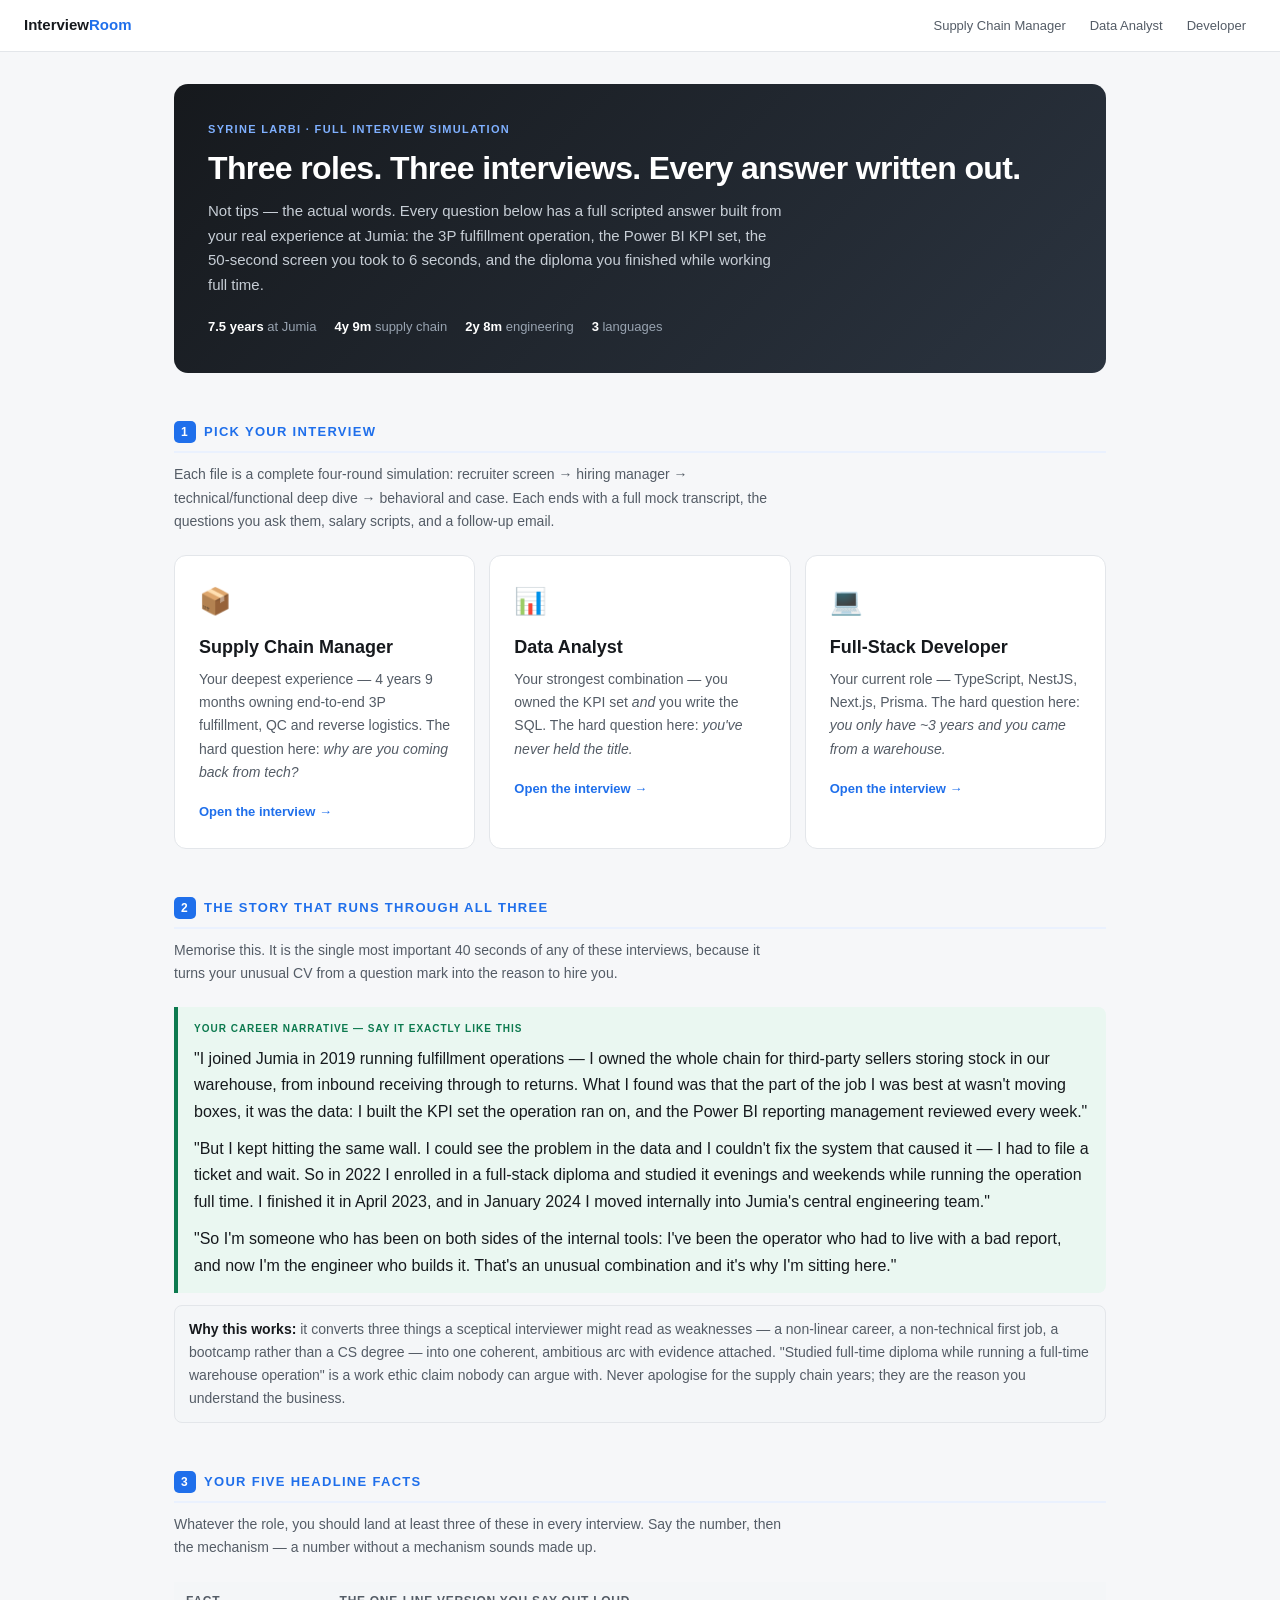
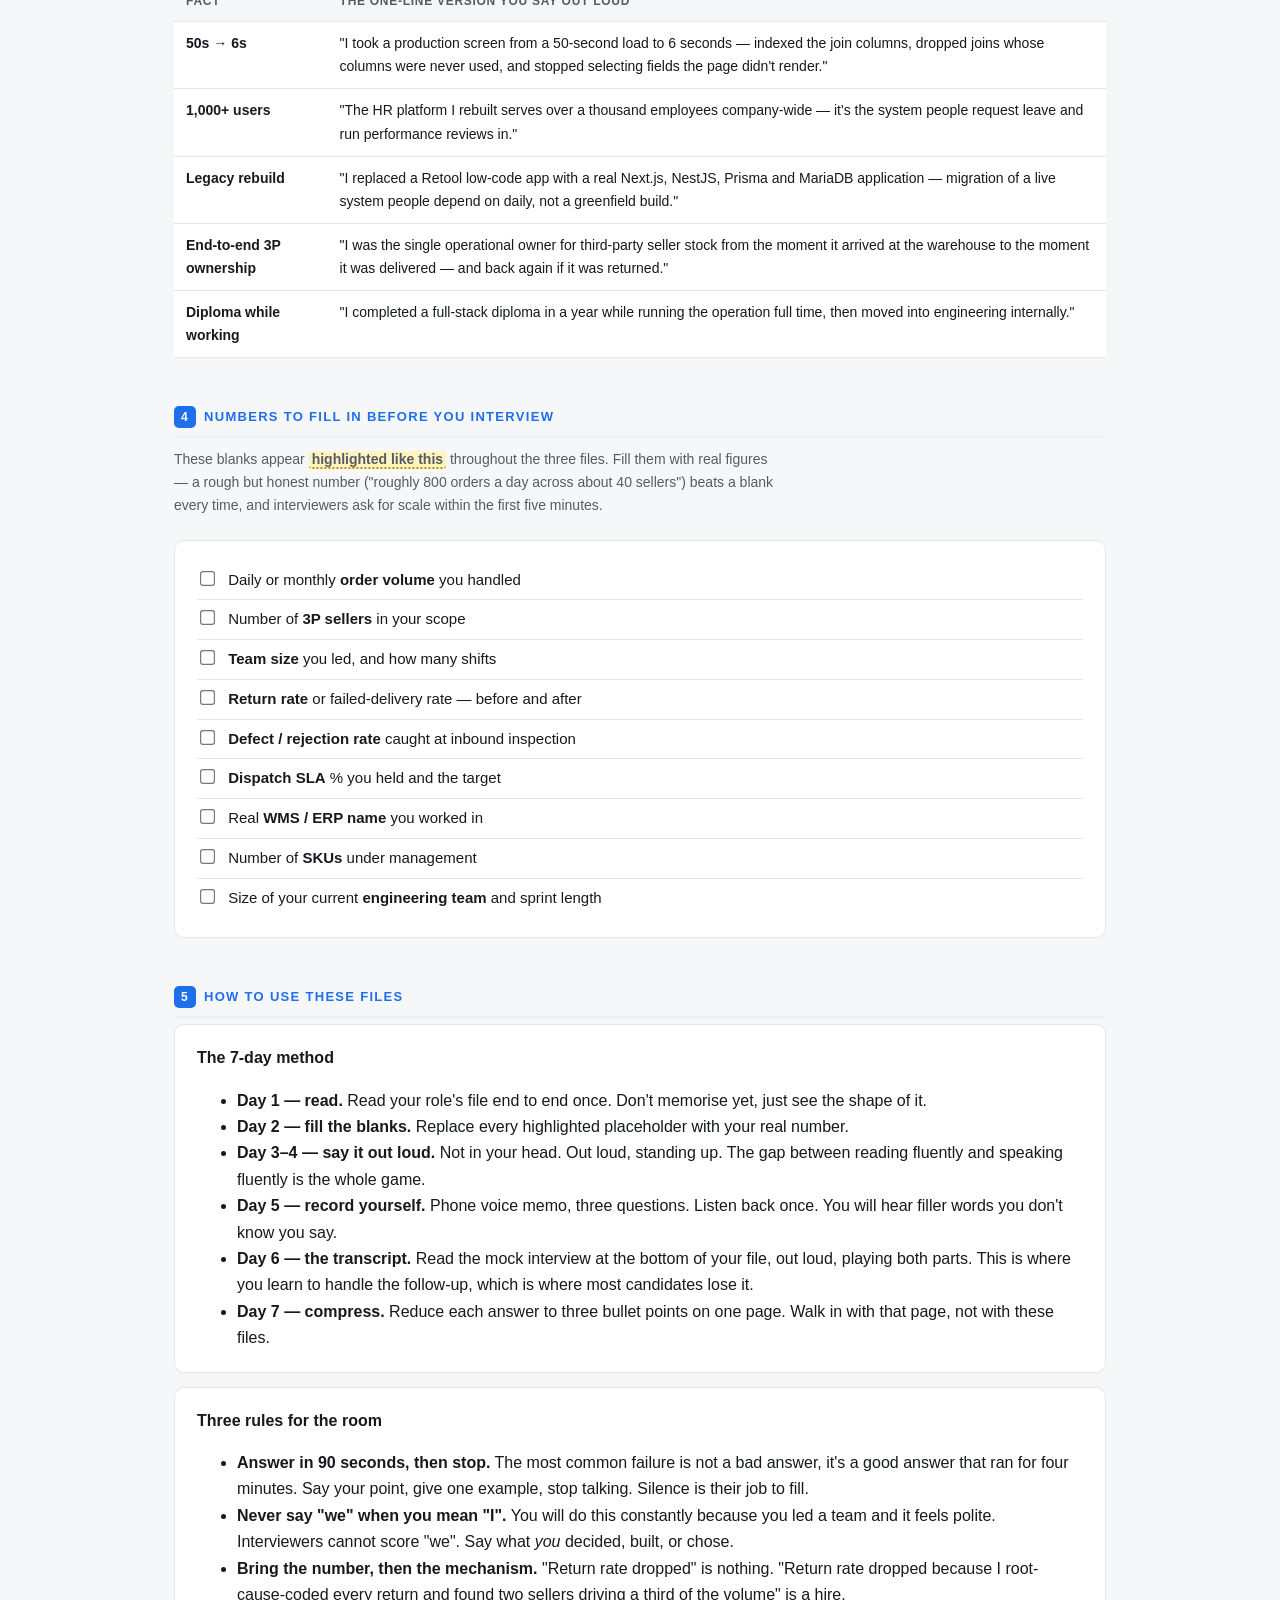
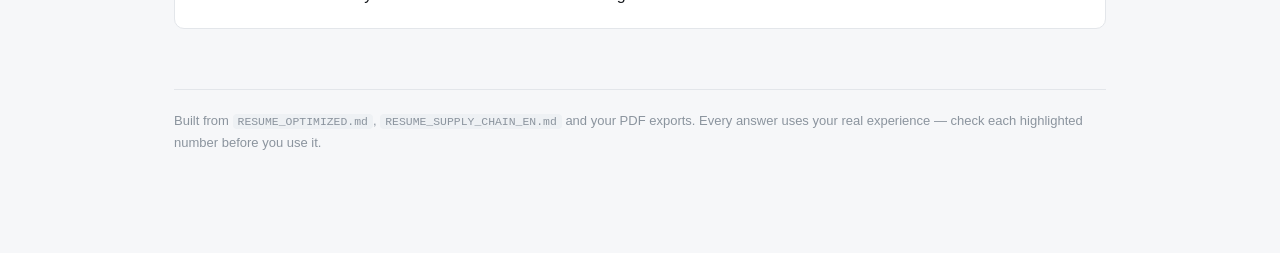
==== index.html @ add03295 "Add files via upload" ====
<!DOCTYPE html>
<html lang="en">
<head>
<meta charset="utf-8">
<meta name="viewport" content="width=device-width, initial-scale=1">
<title>Interview Room</title>
<link rel="stylesheet" href="style.css">
</head>
<body>

<div class="topbar">
  <a class="home" href="index.html">Interview<span>Room</span></a>
  <nav>
    <a href="supply-chain-manager.html">Supply Chain Manager</a>
    <a href="data-analyst.html">Data Analyst</a>
    <a href="developer.html">Developer</a>
  </nav>
</div>

<div class="wrap">

  <div class="hero">
    <p class="kicker">Syrine Larbi · Full interview simulation</p>
    <h1>Three roles. Three interviews. Every answer written out.</h1>
    <p>Not tips — the actual words. Every question below has a full scripted answer built from your real
    experience at Jumia: the 3P fulfillment operation, the Power BI KPI set, the 50-second screen you took to
    6 seconds, and the diploma you finished while working full time.</p>
    <div class="meta">
      <span><b>7.5 years</b> at Jumia</span>
      <span><b>4y 9m</b> supply chain</span>
      <span><b>2y 8m</b> engineering</span>
      <span><b>3</b> languages</span>
    </div>
  </div>

  <h2><span class="num">1</span>Pick your interview</h2>
  <p class="section-note">Each file is a complete four-round simulation: recruiter screen → hiring manager →
  technical/functional deep dive → behavioral and case. Each ends with a full mock transcript, the questions
  you ask them, salary scripts, and a follow-up email.</p>

  <div class="grid">
    <a class="role-card" href="supply-chain-manager.html">
      <div class="emoji">📦</div>
      <h3>Supply Chain Manager</h3>
      <p>Your deepest experience — 4 years 9 months owning end-to-end 3P fulfillment, QC and reverse logistics.
      The hard question here: <i>why are you coming back from tech?</i></p>
      <span class="go">Open the interview →</span>
    </a>
    <a class="role-card" href="data-analyst.html">
      <div class="emoji">📊</div>
      <h3>Data Analyst</h3>
      <p>Your strongest combination — you owned the KPI set <i>and</i> you write the SQL. The hard question
      here: <i>you've never held the title.</i></p>
      <span class="go">Open the interview →</span>
    </a>
    <a class="role-card" href="developer.html">
      <div class="emoji">💻</div>
      <h3>Full-Stack Developer</h3>
      <p>Your current role — TypeScript, NestJS, Next.js, Prisma. The hard question here:
      <i>you only have ~3 years and you came from a warehouse.</i></p>
      <span class="go">Open the interview →</span>
    </a>
  </div>

  <h2><span class="num">2</span>The story that runs through all three</h2>
  <p class="section-note">Memorise this. It is the single most important 40 seconds of any of these interviews,
  because it turns your unusual CV from a question mark into the reason to hire you.</p>

  <div class="say">
    <span class="label">Your career narrative — say it exactly like this</span>
    <p>"I joined Jumia in 2019 running fulfillment operations — I owned the whole chain for third-party sellers
    storing stock in our warehouse, from inbound receiving through to returns. What I found was that the part of
    the job I was best at wasn't moving boxes, it was the data: I built the KPI set the operation ran on, and the
    Power BI reporting management reviewed every week."</p>
    <p>"But I kept hitting the same wall. I could see the problem in the data and I couldn't fix the system that
    caused it — I had to file a ticket and wait. So in 2022 I enrolled in a full-stack diploma and studied it
    evenings and weekends while running the operation full time. I finished it in April 2023, and in January
    2024 I moved internally into Jumia's central engineering team."</p>
    <p>"So I'm someone who has been on both sides of the internal tools: I've been the operator who had to live
    with a bad report, and now I'm the engineer who builds it. That's an unusual combination and it's why I'm
    sitting here."</p>
  </div>

  <div class="why">
    <b>Why this works:</b> it converts three things a sceptical interviewer might read as weaknesses — a
    non-linear career, a non-technical first job, a bootcamp rather than a CS degree — into one coherent, ambitious
    arc with evidence attached. "Studied full-time diploma while running a full-time warehouse operation" is a work
    ethic claim nobody can argue with. Never apologise for the supply chain years; they are the reason you
    understand the business.
  </div>

  <h2><span class="num">3</span>Your five headline facts</h2>
  <p class="section-note">Whatever the role, you should land at least three of these in every interview. Say the
  number, then the mechanism — a number without a mechanism sounds made up.</p>

  <table>
    <tr><th>Fact</th><th>The one-line version you say out loud</th></tr>
    <tr>
      <td><b>50s → 6s</b></td>
      <td>"I took a production screen from a 50-second load to 6 seconds — indexed the join columns, dropped
      joins whose columns were never used, and stopped selecting fields the page didn't render."</td>
    </tr>
    <tr>
      <td><b>1,000+ users</b></td>
      <td>"The HR platform I rebuilt serves over a thousand employees company-wide — it's the system people
      request leave and run performance reviews in."</td>
    </tr>
    <tr>
      <td><b>Legacy rebuild</b></td>
      <td>"I replaced a Retool low-code app with a real Next.js, NestJS, Prisma and MariaDB application —
      migration of a live system people depend on daily, not a greenfield build."</td>
    </tr>
    <tr>
      <td><b>End-to-end 3P ownership</b></td>
      <td>"I was the single operational owner for third-party seller stock from the moment it arrived at the
      warehouse to the moment it was delivered — and back again if it was returned."</td>
    </tr>
    <tr>
      <td><b>Diploma while working</b></td>
      <td>"I completed a full-stack diploma in a year while running the operation full time, then moved into
      engineering internally."</td>
    </tr>
  </table>

  <h2><span class="num">4</span>Numbers to fill in before you interview</h2>
  <p class="section-note">These blanks appear <span class="fill">highlighted like this</span> throughout the three
  files. Fill them with real figures — a rough but honest number ("roughly 800 orders a day across about 40
  sellers") beats a blank every time, and interviewers ask for scale within the first five minutes.</p>

  <div class="card">
    <ul class="checklist">
      <li><input type="checkbox"> Daily or monthly <b>order volume</b> you handled</li>
      <li><input type="checkbox"> Number of <b>3P sellers</b> in your scope</li>
      <li><input type="checkbox"> <b>Team size</b> you led, and how many shifts</li>
      <li><input type="checkbox"> <b>Return rate</b> or failed-delivery rate — before and after</li>
      <li><input type="checkbox"> <b>Defect / rejection rate</b> caught at inbound inspection</li>
      <li><input type="checkbox"> <b>Dispatch SLA</b> % you held and the target</li>
      <li><input type="checkbox"> Real <b>WMS / ERP name</b> you worked in</li>
      <li><input type="checkbox"> Number of <b>SKUs</b> under management</li>
      <li><input type="checkbox"> Size of your current <b>engineering team</b> and sprint length</li>
    </ul>
  </div>

  <h2><span class="num">5</span>How to use these files</h2>
  <div class="card">
    <h3>The 7-day method</h3>
    <ul>
      <li><b>Day 1 — read.</b> Read your role's file end to end once. Don't memorise yet, just see the shape of it.</li>
      <li><b>Day 2 — fill the blanks.</b> Replace every highlighted placeholder with your real number.</li>
      <li><b>Day 3–4 — say it out loud.</b> Not in your head. Out loud, standing up. The gap between reading
      fluently and speaking fluently is the whole game.</li>
      <li><b>Day 5 — record yourself.</b> Phone voice memo, three questions. Listen back once. You will hear
      filler words you don't know you say.</li>
      <li><b>Day 6 — the transcript.</b> Read the mock interview at the bottom of your file, out loud, playing
      both parts. This is where you learn to handle the follow-up, which is where most candidates lose it.</li>
      <li><b>Day 7 — compress.</b> Reduce each answer to three bullet points on one page. Walk in with that page,
      not with these files.</li>
    </ul>
  </div>

  <div class="card">
    <h3>Three rules for the room</h3>
    <ul>
      <li><b>Answer in 90 seconds, then stop.</b> The most common failure is not a bad answer, it's a good answer
      that ran for four minutes. Say your point, give one example, stop talking. Silence is their job to fill.</li>
      <li><b>Never say "we" when you mean "I".</b> You will do this constantly because you led a team and it feels
      polite. Interviewers cannot score "we". Say what <i>you</i> decided, built, or chose.</li>
      <li><b>Bring the number, then the mechanism.</b> "Return rate dropped" is nothing. "Return rate dropped
      because I root-cause-coded every return and found two sellers driving a third of the volume" is a hire.</li>
    </ul>
  </div>

  <footer>
    Built from <code>RESUME_OPTIMIZED.md</code>, <code>RESUME_SUPPLY_CHAIN_EN.md</code> and your PDF exports.
    Every answer uses your real experience — check each highlighted number before you use it.
  </footer>

</div>
<script src="script.js"></script>
</body>
</html>
---- style.css ----
/* Interview Prep — Syrine Larbi — shared stylesheet */

:root {
  --bg: #f6f7f9;
  --panel: #ffffff;
  --ink: #16191d;
  --ink-soft: #545c66;
  --ink-faint: #8b949e;
  --line: #e3e6ea;
  --accent: #1f6feb;
  --accent-soft: #eaf1fe;
  --say: #0d7a4f;
  --say-bg: #eaf7f1;
  --warn: #9a6700;
  --warn-bg: #fff6df;
  --danger: #b3261e;
  --danger-bg: #fdeceb;
  --radius: 10px;
  --mono: ui-monospace, SFMono-Regular, "SF Mono", Menlo, Consolas, monospace;
  --sans: -apple-system, BlinkMacSystemFont, "Segoe UI", Roboto, "Helvetica Neue", Arial, sans-serif;
}

* { box-sizing: border-box; }

html { scroll-behavior: smooth; scroll-padding-top: 80px; }

body {
  margin: 0;
  font-family: var(--sans);
  background: var(--bg);
  color: var(--ink);
  line-height: 1.65;
  font-size: 16px;
}

/* ---------- top bar ---------- */
.topbar {
  position: sticky;
  top: 0;
  z-index: 50;
  background: rgba(255, 255, 255, 0.94);
  backdrop-filter: blur(8px);
  border-bottom: 1px solid var(--line);
  padding: 10px 24px;
  display: flex;
  align-items: center;
  gap: 16px;
  flex-wrap: wrap;
}
.topbar .home {
  font-weight: 700;
  color: var(--ink);
  text-decoration: none;
  font-size: 15px;
}
.topbar .home span { color: var(--accent); }
.topbar nav {
  display: flex;
  gap: 4px;
  flex-wrap: wrap;
  margin-left: auto;
}
.topbar nav a {
  color: var(--ink-soft);
  text-decoration: none;
  font-size: 13px;
  padding: 5px 10px;
  border-radius: 6px;
  white-space: nowrap;
}
.topbar nav a:hover { background: var(--accent-soft); color: var(--accent); }

/* ---------- layout ---------- */
.wrap { max-width: 980px; margin: 0 auto; padding: 32px 24px 100px; }

.hero {
  background: linear-gradient(135deg, #16191d 0%, #2b3440 100%);
  color: #fff;
  border-radius: 14px;
  padding: 36px 34px;
  margin-bottom: 32px;
}
.hero .kicker {
  text-transform: uppercase;
  letter-spacing: 0.12em;
  font-size: 11px;
  font-weight: 700;
  color: #7fb0ff;
  margin: 0 0 10px;
}
.hero h1 { margin: 0 0 12px; font-size: 32px; line-height: 1.2; letter-spacing: -0.02em; }
.hero p { margin: 0; color: #c7ced6; font-size: 15px; max-width: 70ch; }
.hero .meta {
  margin-top: 18px;
  display: flex;
  gap: 18px;
  flex-wrap: wrap;
  font-size: 13px;
  color: #98a3b0;
}
.hero .meta b { color: #fff; font-weight: 600; }

h2 {
  font-size: 13px;
  text-transform: uppercase;
  letter-spacing: 0.1em;
  color: var(--accent);
  margin: 48px 0 6px;
  padding-bottom: 8px;
  border-bottom: 2px solid var(--accent-soft);
}
h2 .num {
  display: inline-block;
  background: var(--accent);
  color: #fff;
  width: 22px; height: 22px;
  line-height: 22px;
  text-align: center;
  border-radius: 5px;
  margin-right: 8px;
  font-size: 12px;
}
.section-note {
  color: var(--ink-soft);
  font-size: 14px;
  margin: 10px 0 22px;
  max-width: 78ch;
}

/* ---------- question card ---------- */
.q {
  background: var(--panel);
  border: 1px solid var(--line);
  border-radius: var(--radius);
  margin-bottom: 14px;
  overflow: hidden;
}
.q > summary {
  cursor: pointer;
  padding: 16px 18px 16px 44px;
  font-weight: 600;
  font-size: 16px;
  position: relative;
  list-style: none;
  color: var(--ink);
}
.q > summary::-webkit-details-marker { display: none; }
.q > summary::before {
  content: "▸";
  position: absolute;
  left: 18px;
  color: var(--accent);
  transition: transform 0.15s ease;
  display: inline-block;
}
.q[open] > summary::before { transform: rotate(90deg); }
.q > summary:hover { background: #fafbfc; }
.q .body { padding: 0 18px 18px 44px; }
.q .tag {
  display: inline-block;
  font-size: 10px;
  text-transform: uppercase;
  letter-spacing: 0.08em;
  font-weight: 700;
  padding: 2px 7px;
  border-radius: 4px;
  background: var(--accent-soft);
  color: var(--accent);
  margin-left: 8px;
  vertical-align: middle;
}
.tag.hard { background: var(--danger-bg); color: var(--danger); }
.tag.star { background: var(--warn-bg); color: var(--warn); }

/* ---------- say-this block ---------- */
.say {
  border-left: 4px solid var(--say);
  background: var(--say-bg);
  padding: 14px 16px;
  border-radius: 0 8px 8px 0;
  margin: 12px 0;
}
.say .label {
  font-size: 10px;
  font-weight: 800;
  letter-spacing: 0.1em;
  text-transform: uppercase;
  color: var(--say);
  display: block;
  margin-bottom: 8px;
}
.say p { margin: 0 0 11px; }
.say p:last-child { margin-bottom: 0; }

.why, .followup {
  font-size: 14px;
  padding: 12px 14px;
  border-radius: 8px;
  margin: 12px 0 0;
}
.why { background: #f4f6f8; color: var(--ink-soft); border: 1px solid var(--line); }
.followup { background: var(--warn-bg); border: 1px solid #f0e0b0; color: #5d4a12; }
.why b, .followup b { color: var(--ink); }
.followup ul, .why ul { margin: 8px 0 0; padding-left: 18px; }
.followup li, .why li { margin-bottom: 6px; }

.dont {
  background: var(--danger-bg);
  border: 1px solid #f5c9c5;
  color: #7d1d17;
  font-size: 14px;
  padding: 12px 14px;
  border-radius: 8px;
  margin-top: 12px;
}

/* fill-in-the-blank placeholder */
.fill {
  background: #fff3bf;
  border-bottom: 2px dotted #c79100;
  padding: 0 3px;
  border-radius: 3px;
  font-weight: 600;
}

/* ---------- transcript ---------- */
.transcript {
  background: var(--panel);
  border: 1px solid var(--line);
  border-radius: var(--radius);
  padding: 8px 24px 24px;
}
.line { margin: 18px 0; }
.line .who {
  font-size: 11px;
  font-weight: 800;
  letter-spacing: 0.08em;
  text-transform: uppercase;
  display: block;
  margin-bottom: 4px;
}
.line.them .who { color: var(--ink-faint); }
.line.you .who { color: var(--say); }
.line.them p {
  margin: 0;
  color: var(--ink-soft);
  font-style: italic;
  border-left: 3px solid var(--line);
  padding-left: 14px;
}
.line.you p {
  margin: 0 0 10px;
  border-left: 3px solid var(--say);
  padding-left: 14px;
}
.line.you p:last-child { margin-bottom: 0; }
.stage {
  text-align: center;
  font-size: 12px;
  color: var(--ink-faint);
  text-transform: uppercase;
  letter-spacing: 0.1em;
  margin: 28px 0;
  border-top: 1px dashed var(--line);
  padding-top: 14px;
}

/* ---------- misc ---------- */
.card {
  background: var(--panel);
  border: 1px solid var(--line);
  border-radius: var(--radius);
  padding: 20px 22px;
  margin-bottom: 14px;
}
.card h3 { margin: 0 0 10px; font-size: 16px; }
.card p:last-child, .card ul:last-child { margin-bottom: 0; }

.grid { display: grid; gap: 14px; grid-template-columns: repeat(auto-fit, minmax(260px, 1fr)); }

.role-card {
  display: block;
  background: var(--panel);
  border: 1px solid var(--line);
  border-radius: 12px;
  padding: 24px;
  text-decoration: none;
  color: var(--ink);
  transition: all 0.15s ease;
}
.role-card:hover { border-color: var(--accent); box-shadow: 0 6px 24px rgba(31, 111, 235, 0.12); transform: translateY(-2px); }
.role-card .emoji { font-size: 26px; }
.role-card h3 { margin: 10px 0 6px; font-size: 18px; }
.role-card p { margin: 0 0 14px; font-size: 14px; color: var(--ink-soft); }
.role-card .go { font-size: 13px; font-weight: 700; color: var(--accent); }

table {
  width: 100%;
  border-collapse: collapse;
  font-size: 14px;
  margin: 12px 0;
  background: var(--panel);
}
th, td { text-align: left; padding: 10px 12px; border-bottom: 1px solid var(--line); vertical-align: top; }
th { background: #f4f6f8; font-size: 12px; text-transform: uppercase; letter-spacing: 0.06em; color: var(--ink-soft); }

code { font-family: var(--mono); font-size: 0.88em; background: #eef1f4; padding: 1px 5px; border-radius: 4px; }
pre {
  background: #16191d; color: #e6edf3; padding: 16px; border-radius: 8px;
  overflow-x: auto; font-family: var(--mono); font-size: 13px; line-height: 1.5;
}
pre code { background: none; color: inherit; padding: 0; }

.checklist { list-style: none; padding: 0; margin: 0; }
.checklist li { padding: 7px 0; border-bottom: 1px solid var(--line); font-size: 15px; }
.checklist li:last-child { border-bottom: none; }
.checklist input { margin-right: 10px; transform: scale(1.15); accent-color: var(--accent); }

.tools { display: flex; gap: 8px; margin-bottom: 20px; flex-wrap: wrap; }
.tools button {
  font: inherit; font-size: 13px; font-weight: 600;
  padding: 7px 14px; border-radius: 7px; cursor: pointer;
  border: 1px solid var(--line); background: var(--panel); color: var(--ink-soft);
}
.tools button:hover { border-color: var(--accent); color: var(--accent); }

footer { margin-top: 60px; padding-top: 20px; border-top: 1px solid var(--line); font-size: 13px; color: var(--ink-faint); }

@media (max-width: 640px) {
  .wrap { padding: 20px 16px 60px; }
  .hero { padding: 24px 20px; }
  .hero h1 { font-size: 24px; }
  .q > summary { padding-left: 38px; font-size: 15px; }
  .q .body { padding-left: 20px; padding-right: 14px; }
  .topbar { padding: 8px 14px; }
}

@media print {
  .topbar, .tools { display: none; }
  body { background: #fff; font-size: 11pt; }
  .q { break-inside: avoid; border-color: #ccc; }
  .hero { background: #16191d !important; -webkit-print-color-adjust: exact; print-color-adjust: exact; }
  .say { -webkit-print-color-adjust: exact; print-color-adjust: exact; }
  details { display: block; }
  details > .body { display: block !important; }
}

@media (prefers-color-scheme: dark) {
  :root:not([data-theme="light"]) {
    --bg: #0f1115;
    --panel: #171a1f;
    --ink: #e6edf3;
    --ink-soft: #a5aeb8;
    --ink-faint: #737d88;
    --line: #272c33;
    --accent: #58a6ff;
    --accent-soft: #16263d;
    --say: #3fb984;
    --say-bg: #0f2a20;
    --warn: #d9a441;
    --warn-bg: #2a2313;
    --danger: #f08a82;
    --danger-bg: #2d1614;
  }
  :root:not([data-theme="light"]) .topbar { background: rgba(23, 26, 31, 0.94); }
  :root:not([data-theme="light"]) .why { background: #1c2027; }
  :root:not([data-theme="light"]) th { background: #1c2027; }
  :root:not([data-theme="light"]) code { background: #21262d; }
  :root:not([data-theme="light"]) .fill { background: #3d3517; color: #f5d97a; border-bottom-color: #7d6a1e; }
  :root:not([data-theme="light"]) .q > summary:hover { background: #1c2027; }
  :root:not([data-theme="light"]) .followup { border-color: #423618; color: #e8d5a0; }
  :root:not([data-theme="light"]) .dont { border-color: #4a221e; color: #f3b5af; }
}
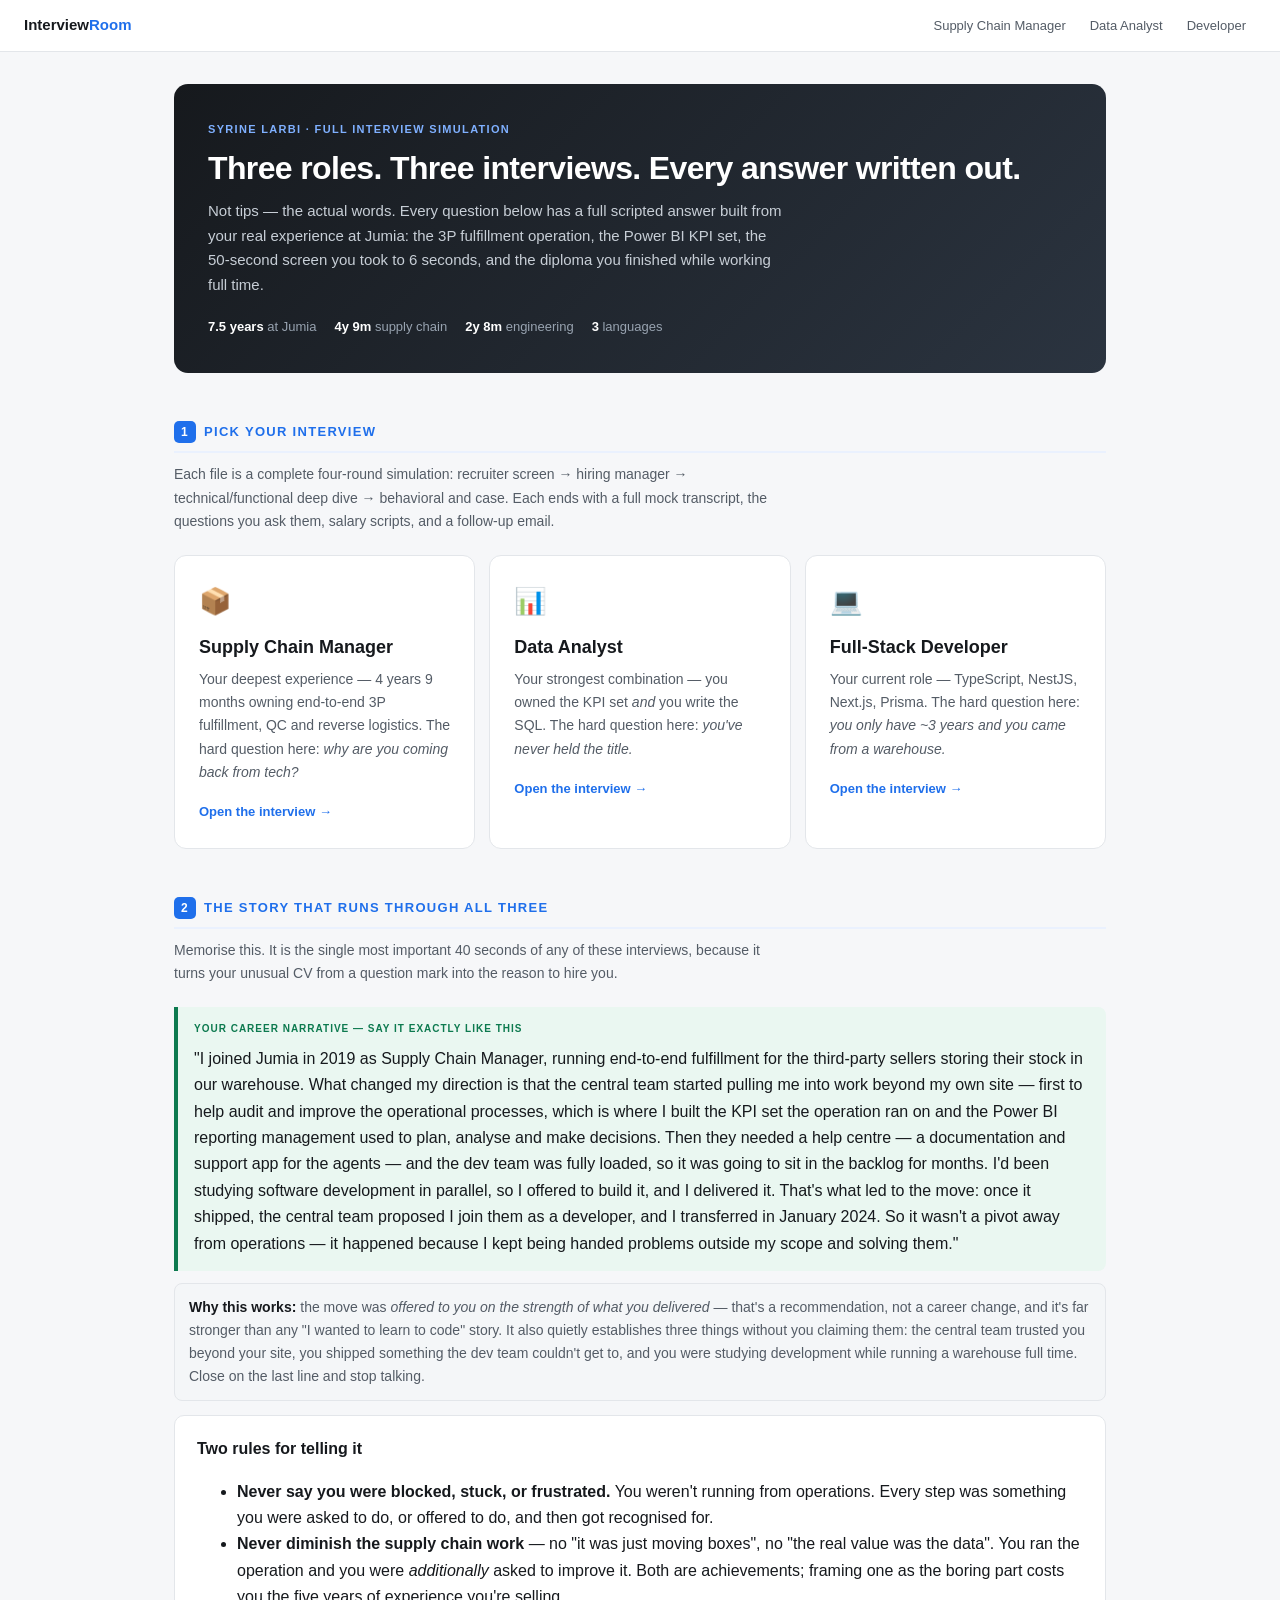
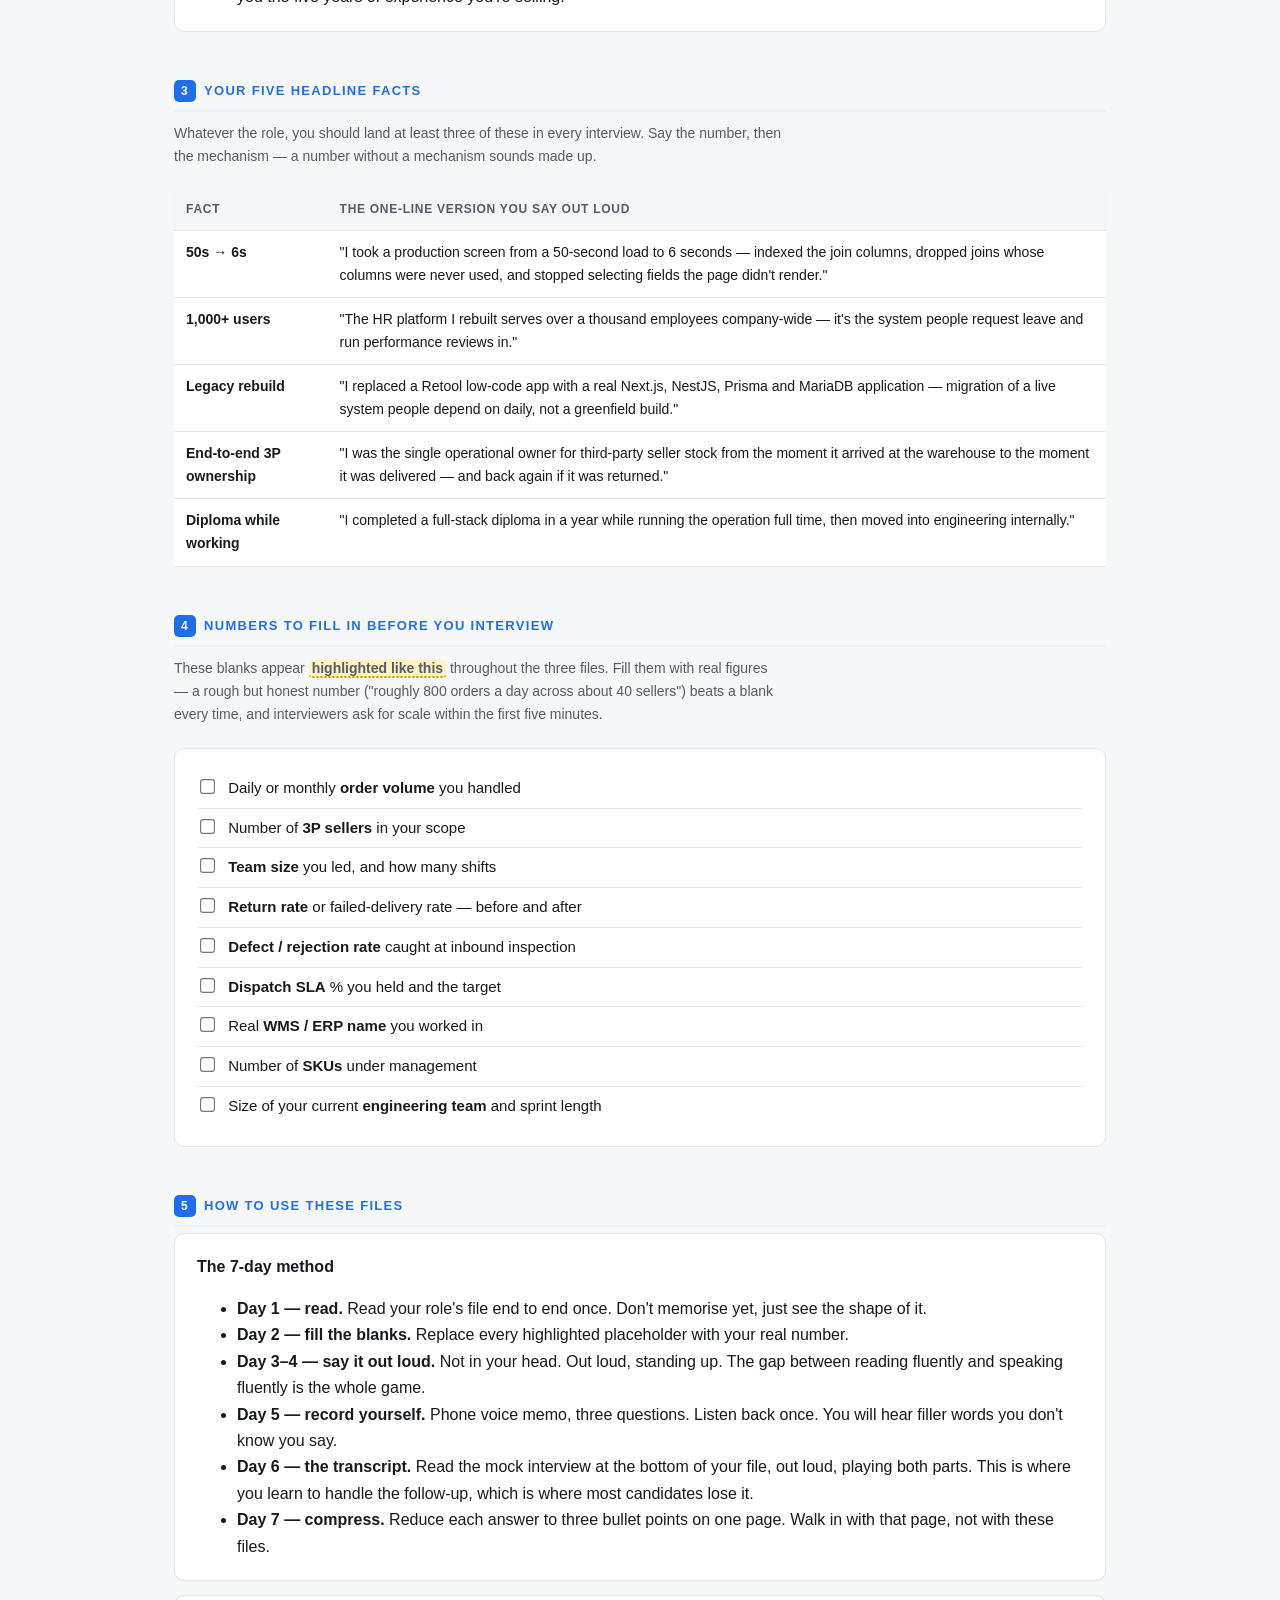
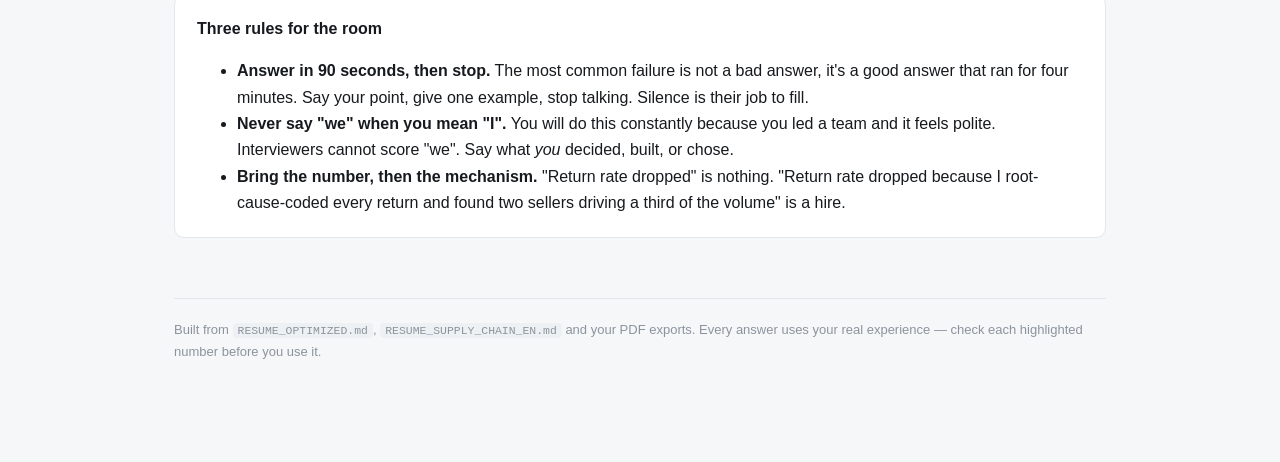
==== commit 239efa55: "Update index.html" ====
--- a/index.html
+++ b/index.html
@@ -68,25 +68,34 @@
 
   <div class="say">
     <span class="label">Your career narrative — say it exactly like this</span>
-    <p>"I joined Jumia in 2019 running fulfillment operations — I owned the whole chain for third-party sellers
-    storing stock in our warehouse, from inbound receiving through to returns. What I found was that the part of
-    the job I was best at wasn't moving boxes, it was the data: I built the KPI set the operation ran on, and the
-    Power BI reporting management reviewed every week."</p>
-    <p>"But I kept hitting the same wall. I could see the problem in the data and I couldn't fix the system that
-    caused it — I had to file a ticket and wait. So in 2022 I enrolled in a full-stack diploma and studied it
-    evenings and weekends while running the operation full time. I finished it in April 2023, and in January
-    2024 I moved internally into Jumia's central engineering team."</p>
-    <p>"So I'm someone who has been on both sides of the internal tools: I've been the operator who had to live
-    with a bad report, and now I'm the engineer who builds it. That's an unusual combination and it's why I'm
-    sitting here."</p>
+    <p>"I joined Jumia in 2019 as Supply Chain Manager, running end-to-end fulfillment for the third-party
+    sellers storing their stock in our warehouse. What changed my direction is that the central team started
+    pulling me into work beyond my own site — first to help audit and improve the operational processes, which
+    is where I built the KPI set the operation ran on and the Power BI reporting management used to plan,
+    analyse and make decisions. Then they needed a help centre — a documentation and support app for the agents — and the dev team was fully loaded,
+    so it was going to sit in the backlog for months. I'd been studying software development in parallel, so I
+    offered to build it, and I delivered it. That's what led to the move: once it shipped, the central team
+    proposed I join them as a developer, and I transferred in January 2024. So it wasn't a pivot away from
+    operations — it happened because I kept being handed problems outside my scope and solving them."</p>
   </div>
 
   <div class="why">
-    <b>Why this works:</b> it converts three things a sceptical interviewer might read as weaknesses — a
-    non-linear career, a non-technical first job, a bootcamp rather than a CS degree — into one coherent, ambitious
-    arc with evidence attached. "Studied full-time diploma while running a full-time warehouse operation" is a work
-    ethic claim nobody can argue with. Never apologise for the supply chain years; they are the reason you
-    understand the business.
+    <b>Why this works:</b> the move was <i>offered to you on the strength of what you delivered</i> — that's a
+    recommendation, not a career change, and it's far stronger than any "I wanted to learn to code" story.
+    It also quietly establishes three things without you claiming them: the central team trusted you beyond
+    your site, you shipped something the dev team couldn't get to, and you were studying development while
+    running a warehouse full time. Close on the last line and stop talking.
+  </div>
+
+  <div class="card" style="margin-top:14px">
+    <h3>Two rules for telling it</h3>
+    <ul>
+      <li><b>Never say you were blocked, stuck, or frustrated.</b> You weren't running from operations. Every
+      step was something you were asked to do, or offered to do, and then got recognised for.</li>
+      <li><b>Never diminish the supply chain work</b> — no "it was just moving boxes", no "the real value was
+      the data". You ran the operation and you were <i>additionally</i> asked to improve it. Both are
+      achievements; framing one as the boring part costs you the five years of experience you're selling.</li>
+    </ul>
   </div>
 
   <h2><span class="num">3</span>Your five headline facts</h2>
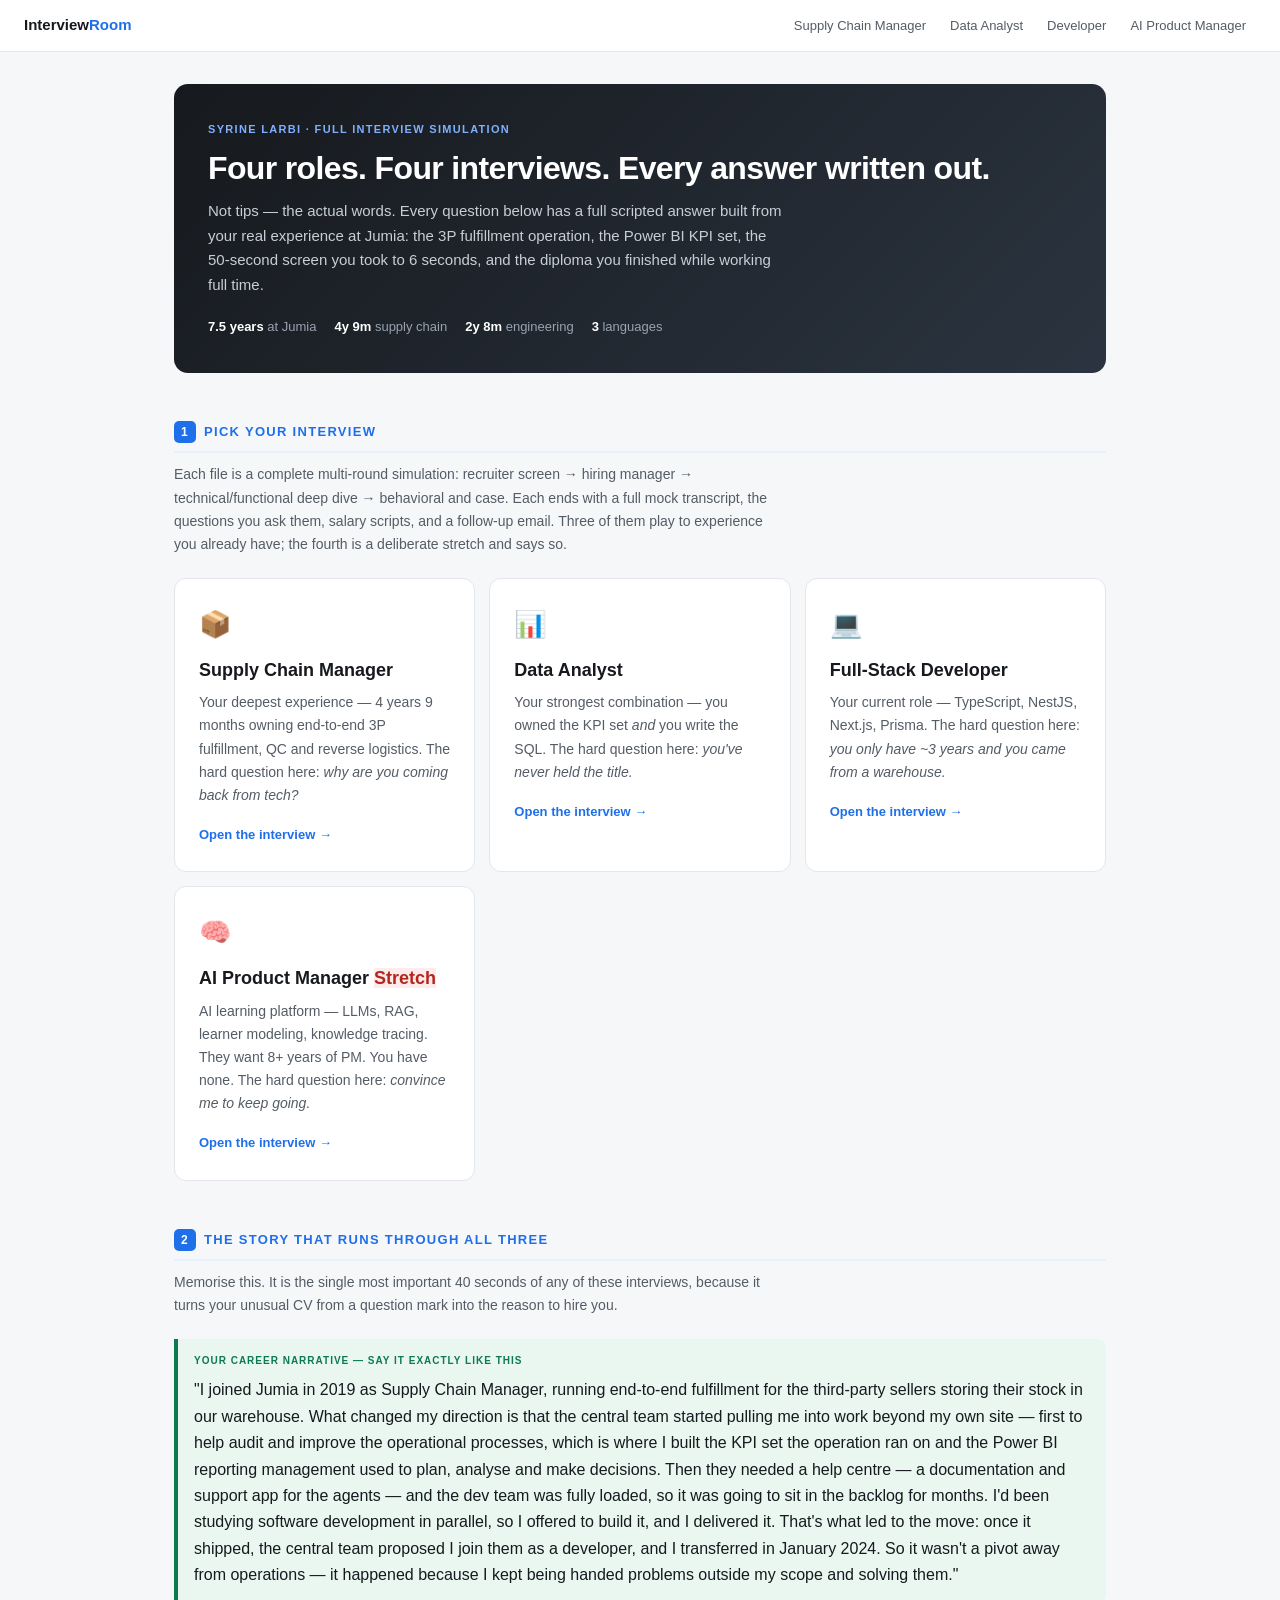
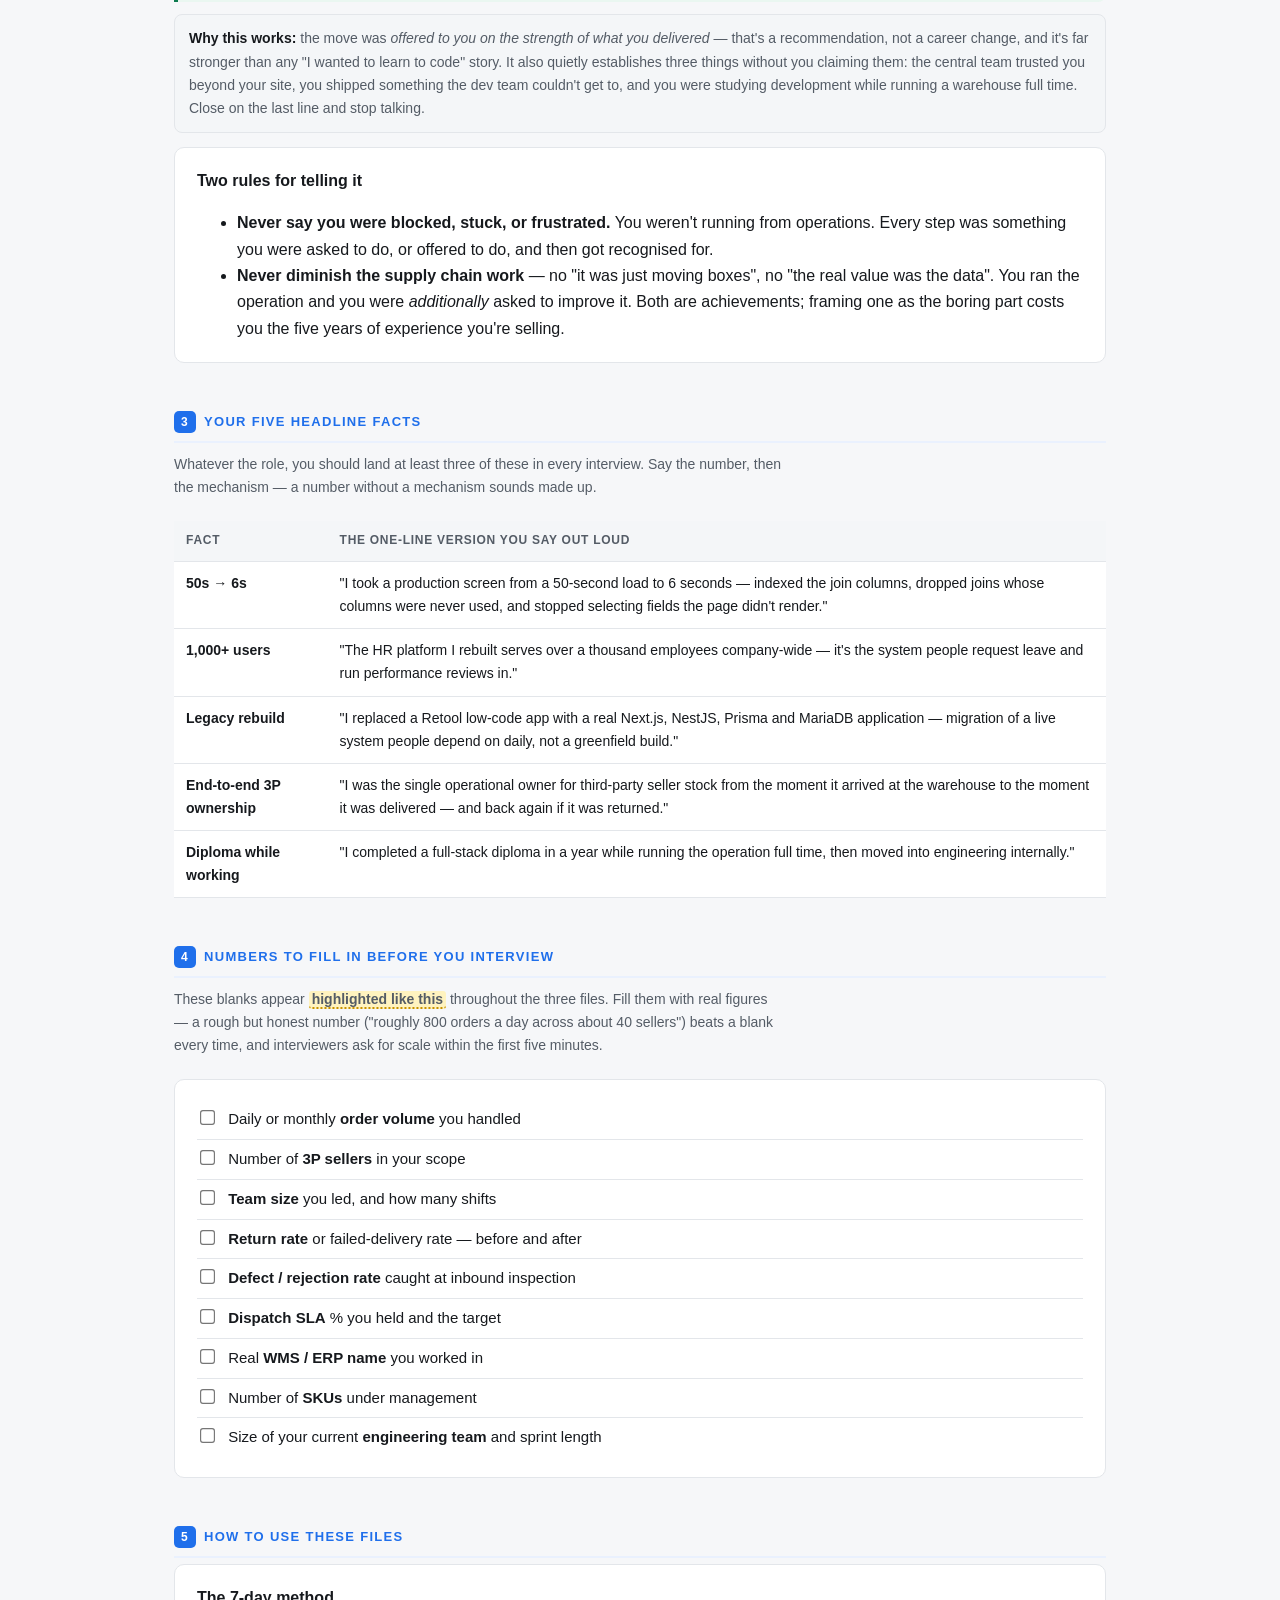
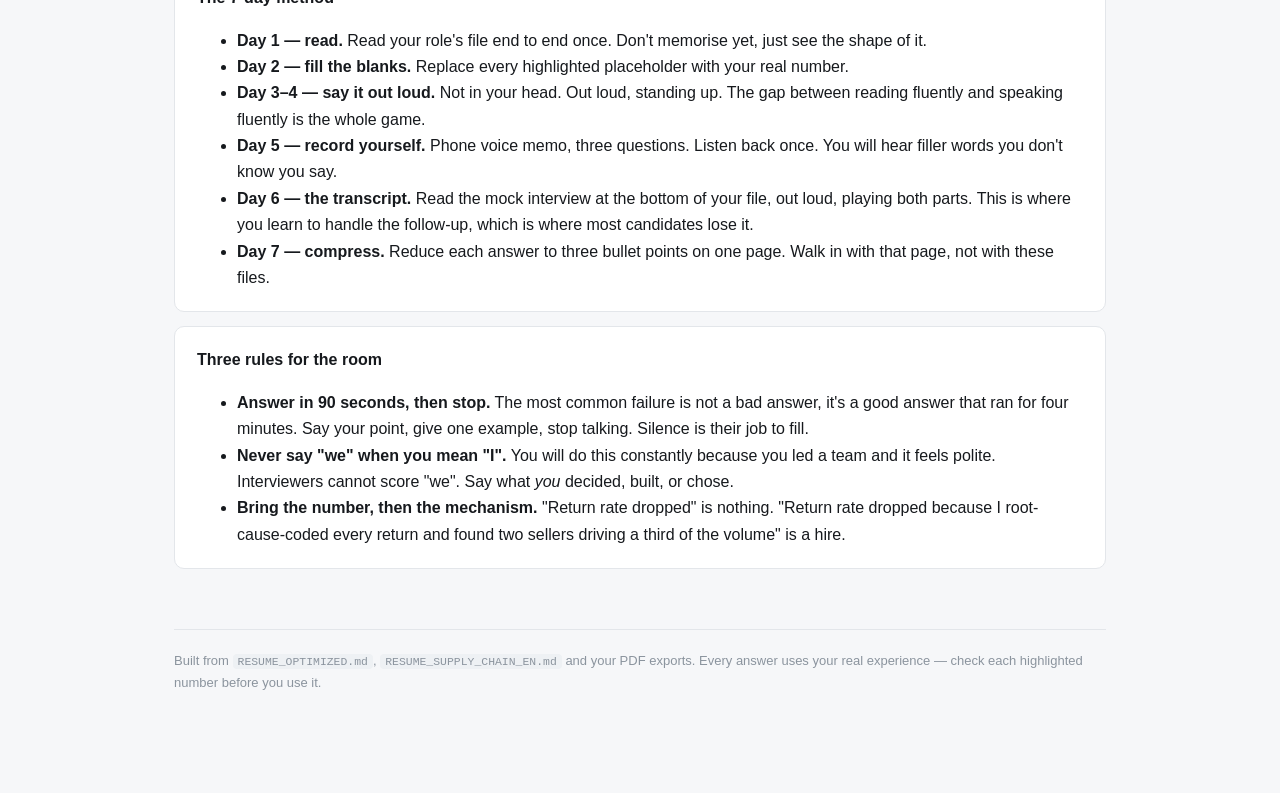
==== commit 3ce30b81: "Update index.html" ====
--- a/index.html
+++ b/index.html
@@ -14,6 +14,7 @@
     <a href="supply-chain-manager.html">Supply Chain Manager</a>
     <a href="data-analyst.html">Data Analyst</a>
     <a href="developer.html">Developer</a>
+    <a href="ai-product-manager.html">AI Product Manager</a>
   </nav>
 </div>
 
@@ -21,7 +22,7 @@
 
   <div class="hero">
     <p class="kicker">Syrine Larbi · Full interview simulation</p>
-    <h1>Three roles. Three interviews. Every answer written out.</h1>
+    <h1>Four roles. Four interviews. Every answer written out.</h1>
     <p>Not tips — the actual words. Every question below has a full scripted answer built from your real
     experience at Jumia: the 3P fulfillment operation, the Power BI KPI set, the 50-second screen you took to
     6 seconds, and the diploma you finished while working full time.</p>
@@ -34,9 +35,10 @@
   </div>
 
   <h2><span class="num">1</span>Pick your interview</h2>
-  <p class="section-note">Each file is a complete four-round simulation: recruiter screen → hiring manager →
+  <p class="section-note">Each file is a complete multi-round simulation: recruiter screen → hiring manager →
   technical/functional deep dive → behavioral and case. Each ends with a full mock transcript, the questions
-  you ask them, salary scripts, and a follow-up email.</p>
+  you ask them, salary scripts, and a follow-up email. Three of them play to experience you already have; the
+  fourth is a deliberate stretch and says so.</p>
 
   <div class="grid">
     <a class="role-card" href="supply-chain-manager.html">
@@ -58,6 +60,13 @@
       <h3>Full-Stack Developer</h3>
       <p>Your current role — TypeScript, NestJS, Next.js, Prisma. The hard question here:
       <i>you only have ~3 years and you came from a warehouse.</i></p>
+      <span class="go">Open the interview →</span>
+    </a>
+    <a class="role-card" href="ai-product-manager.html">
+      <div class="emoji">🧠</div>
+      <h3>AI Product Manager <span class="tag hard">Stretch</span></h3>
+      <p>AI learning platform — LLMs, RAG, learner modeling, knowledge tracing. They want 8+ years of PM. You
+      have none. The hard question here: <i>convince me to keep going.</i></p>
       <span class="go">Open the interview →</span>
     </a>
   </div>
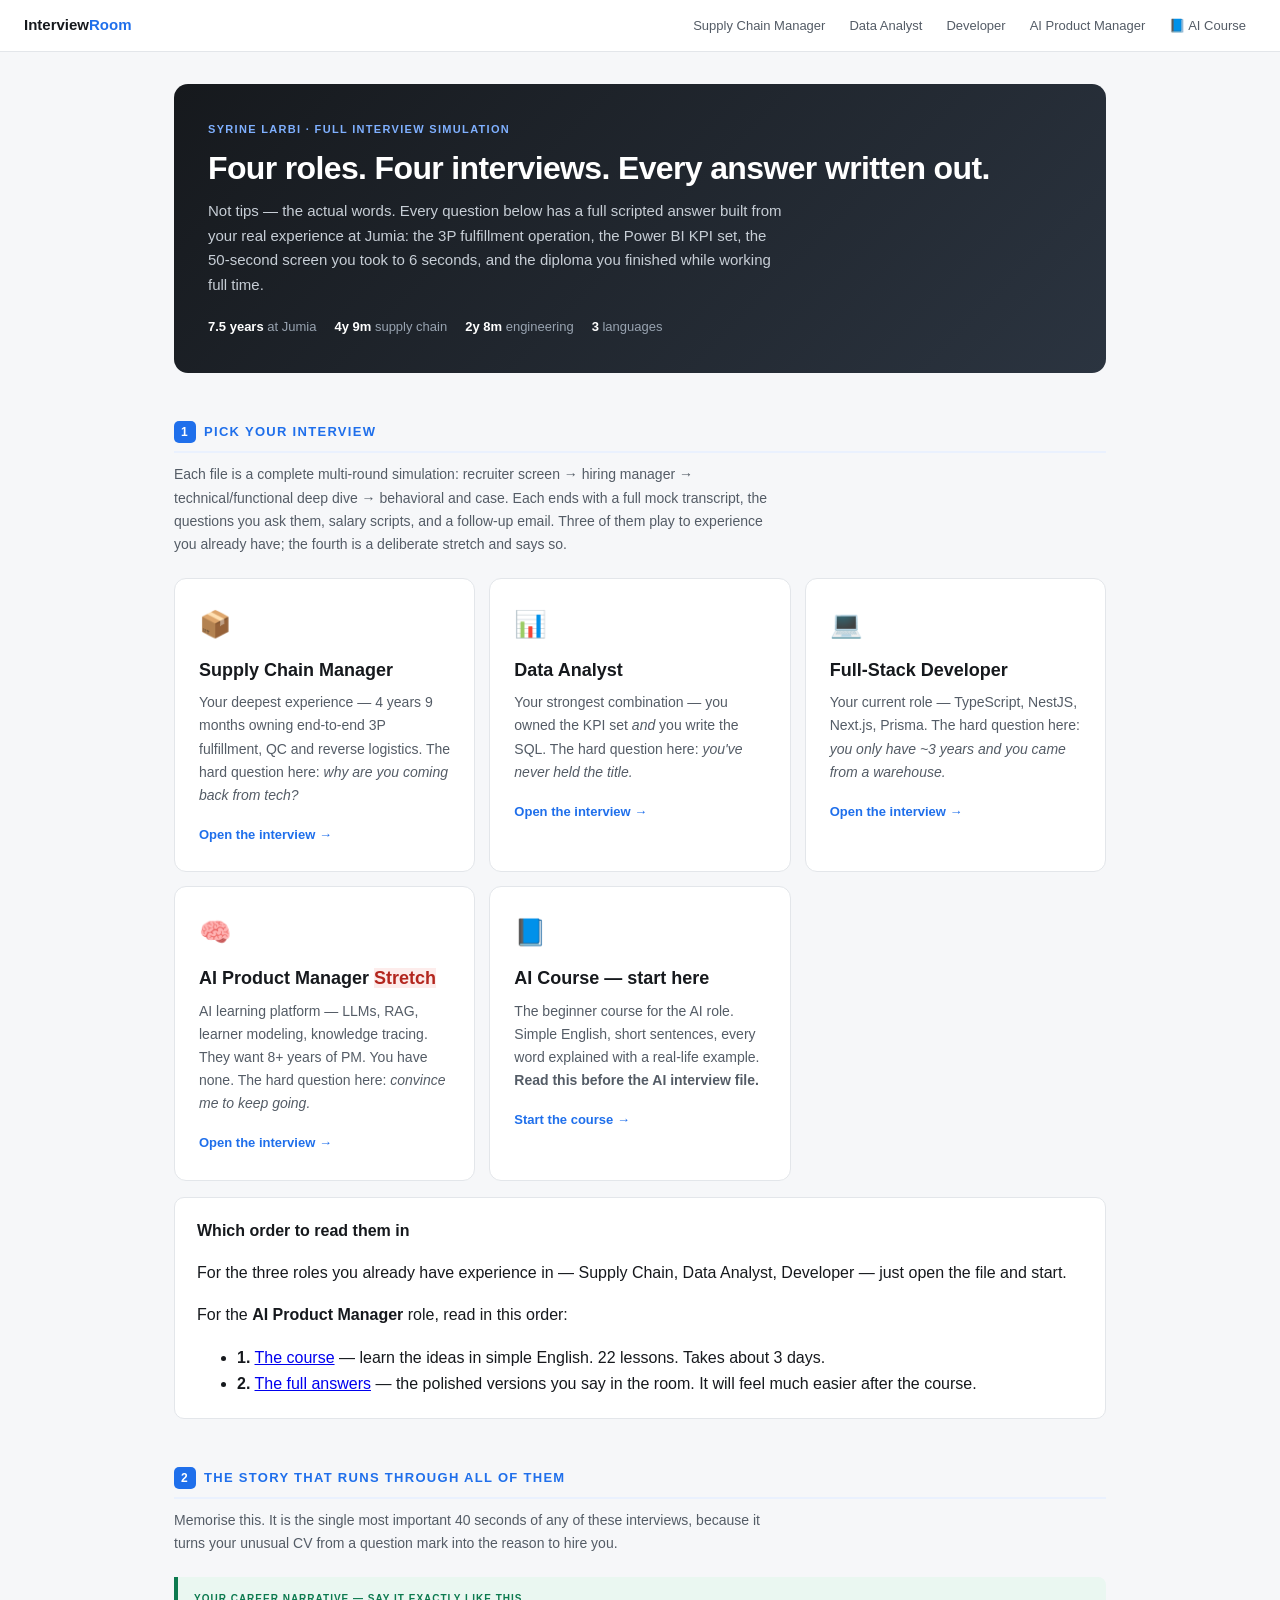
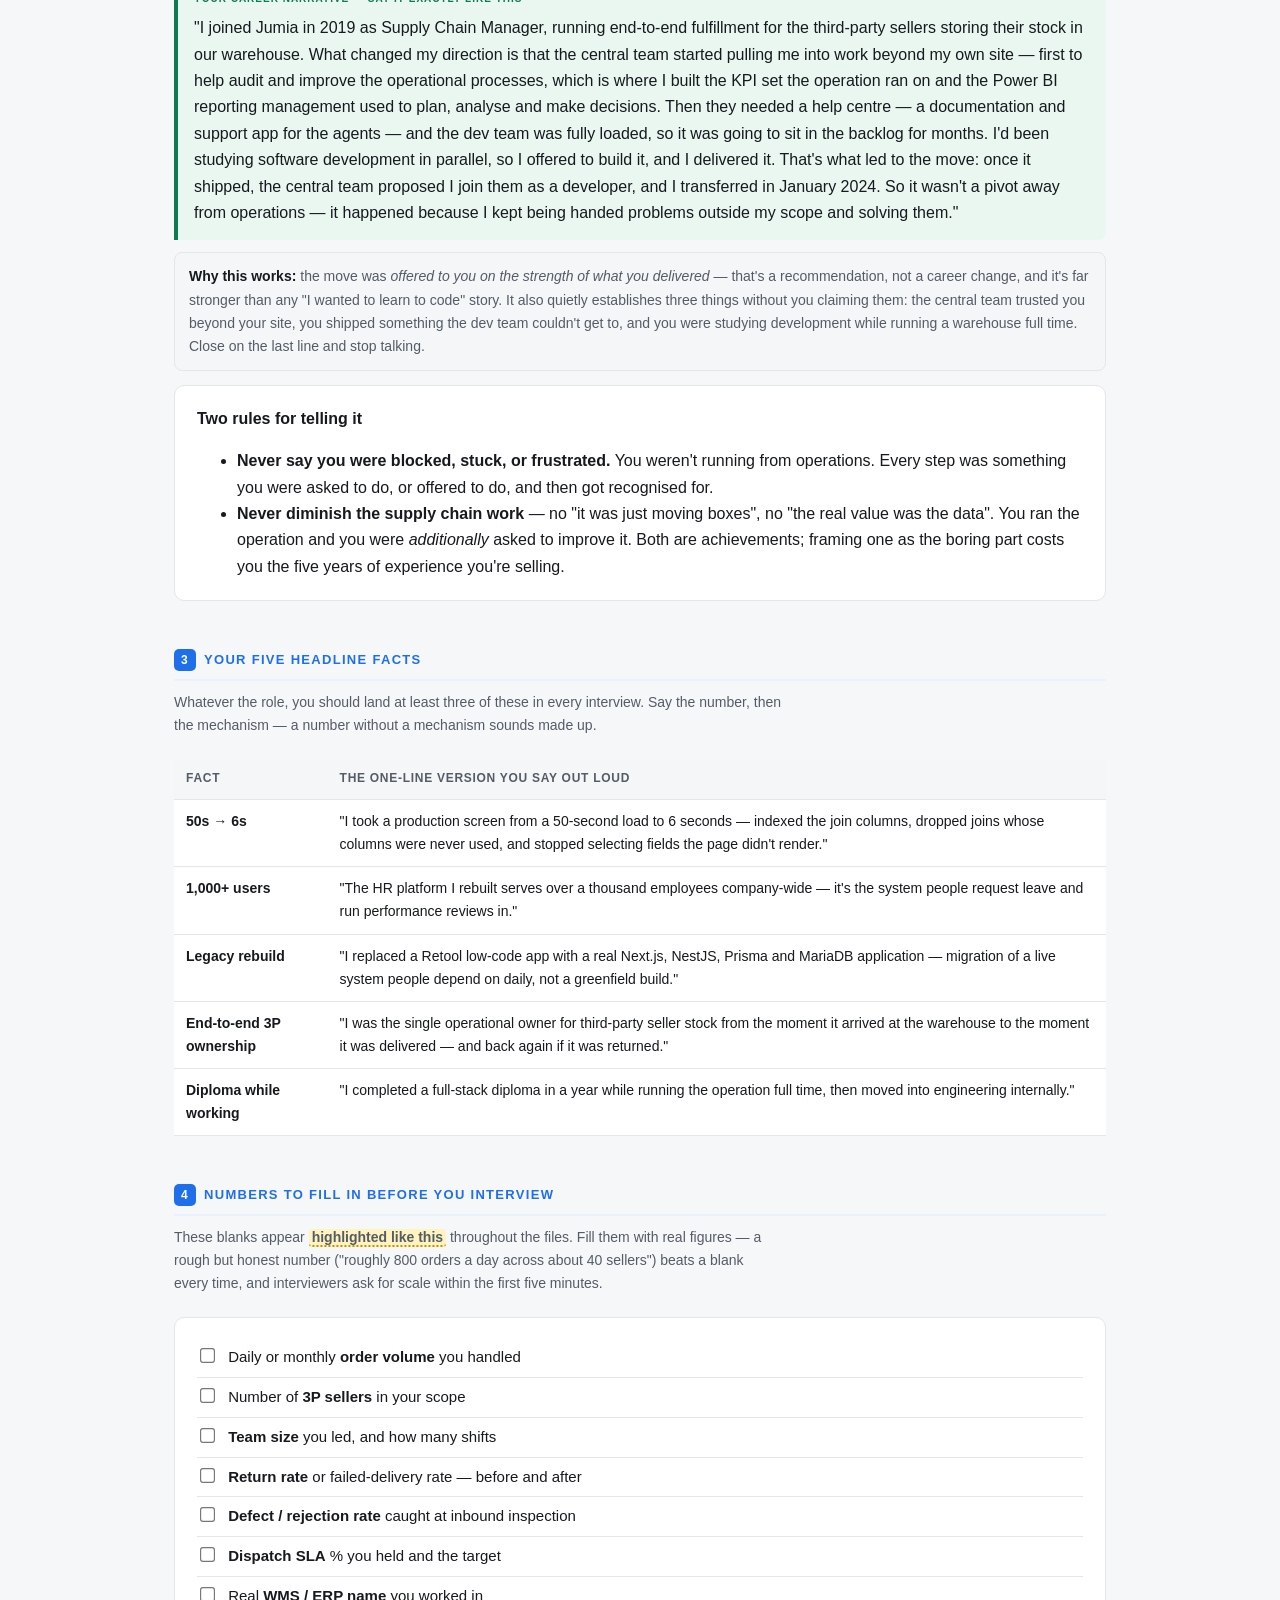
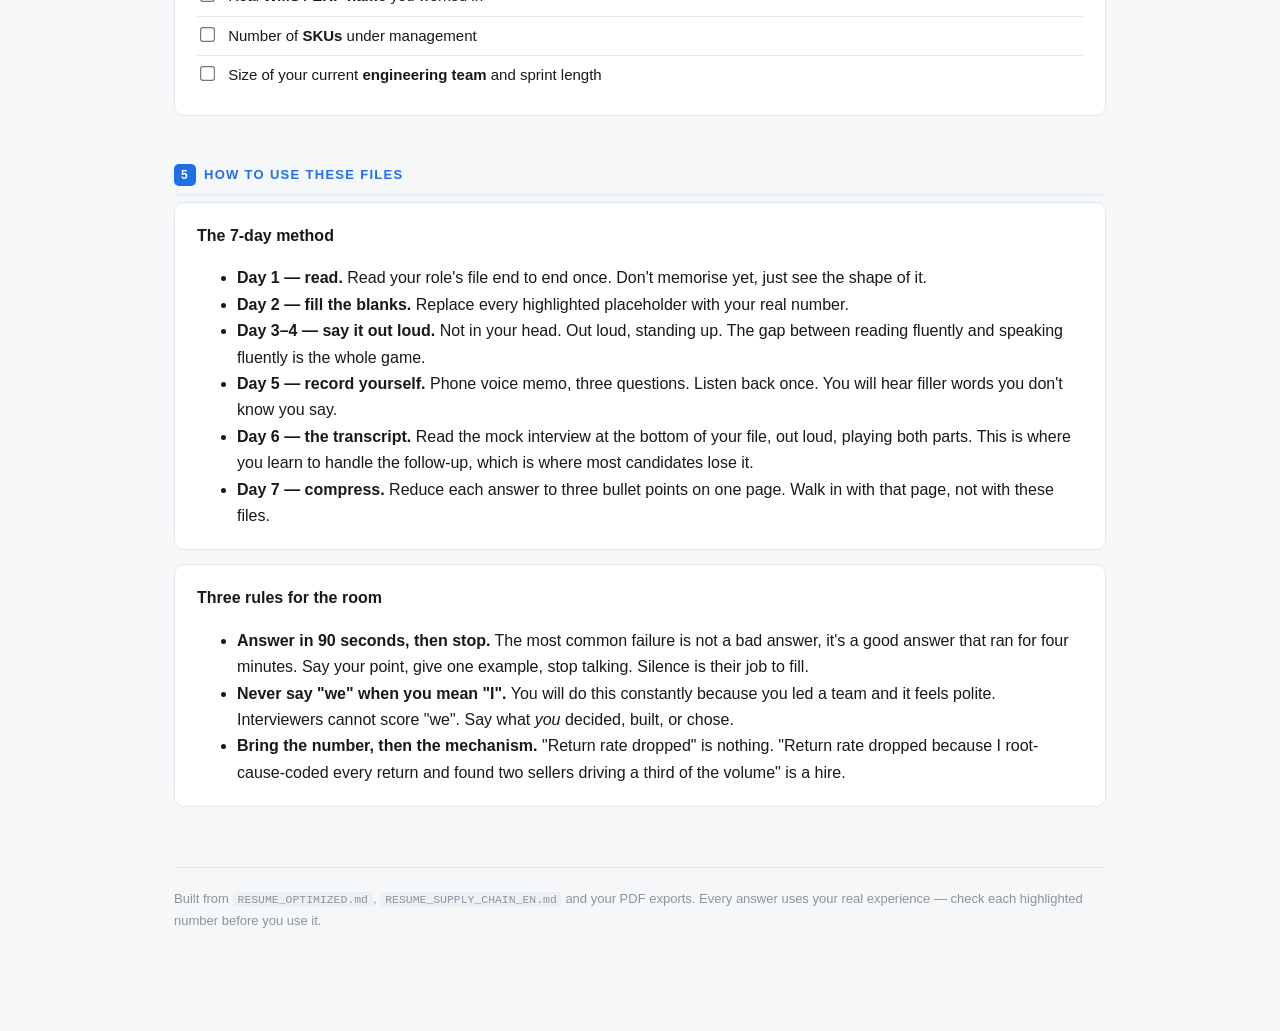
==== commit 1debf7f8: "Update index.html" ====
--- a/index.html
+++ b/index.html
@@ -15,6 +15,7 @@
     <a href="data-analyst.html">Data Analyst</a>
     <a href="developer.html">Developer</a>
     <a href="ai-product-manager.html">AI Product Manager</a>
+    <a href="ai-product-course.html">📘 AI Course</a>
   </nav>
 </div>
 
@@ -69,9 +70,29 @@
       have none. The hard question here: <i>convince me to keep going.</i></p>
       <span class="go">Open the interview →</span>
     </a>
-  </div>
-
-  <h2><span class="num">2</span>The story that runs through all three</h2>
+    <a class="role-card" href="ai-product-course.html">
+      <div class="emoji">📘</div>
+      <h3>AI Course — start here</h3>
+      <p>The beginner course for the AI role. Simple English, short sentences, every word explained with a
+      real-life example. <b>Read this before the AI interview file.</b></p>
+      <span class="go">Start the course →</span>
+    </a>
+  </div>
+
+  <div class="card" style="margin-top:16px">
+    <h3>Which order to read them in</h3>
+    <p>For the three roles you already have experience in — Supply Chain, Data Analyst, Developer — just open
+    the file and start.</p>
+    <p>For the <b>AI Product Manager</b> role, read in this order:</p>
+    <ul>
+      <li><b>1.</b> <a href="ai-product-course.html">The course</a> — learn the ideas in simple English. 22
+      lessons. Takes about 3 days.</li>
+      <li><b>2.</b> <a href="ai-product-manager.html">The full answers</a> — the polished versions you say in
+      the room. It will feel much easier after the course.</li>
+    </ul>
+  </div>
+
+  <h2><span class="num">2</span>The story that runs through all of them</h2>
   <p class="section-note">Memorise this. It is the single most important 40 seconds of any of these interviews,
   because it turns your unusual CV from a question mark into the reason to hire you.</p>
 
@@ -141,7 +162,7 @@
   </table>
 
   <h2><span class="num">4</span>Numbers to fill in before you interview</h2>
-  <p class="section-note">These blanks appear <span class="fill">highlighted like this</span> throughout the three
+  <p class="section-note">These blanks appear <span class="fill">highlighted like this</span> throughout the
   files. Fill them with real figures — a rough but honest number ("roughly 800 orders a day across about 40
   sellers") beats a blank every time, and interviewers ask for scale within the first five minutes.</p>
 
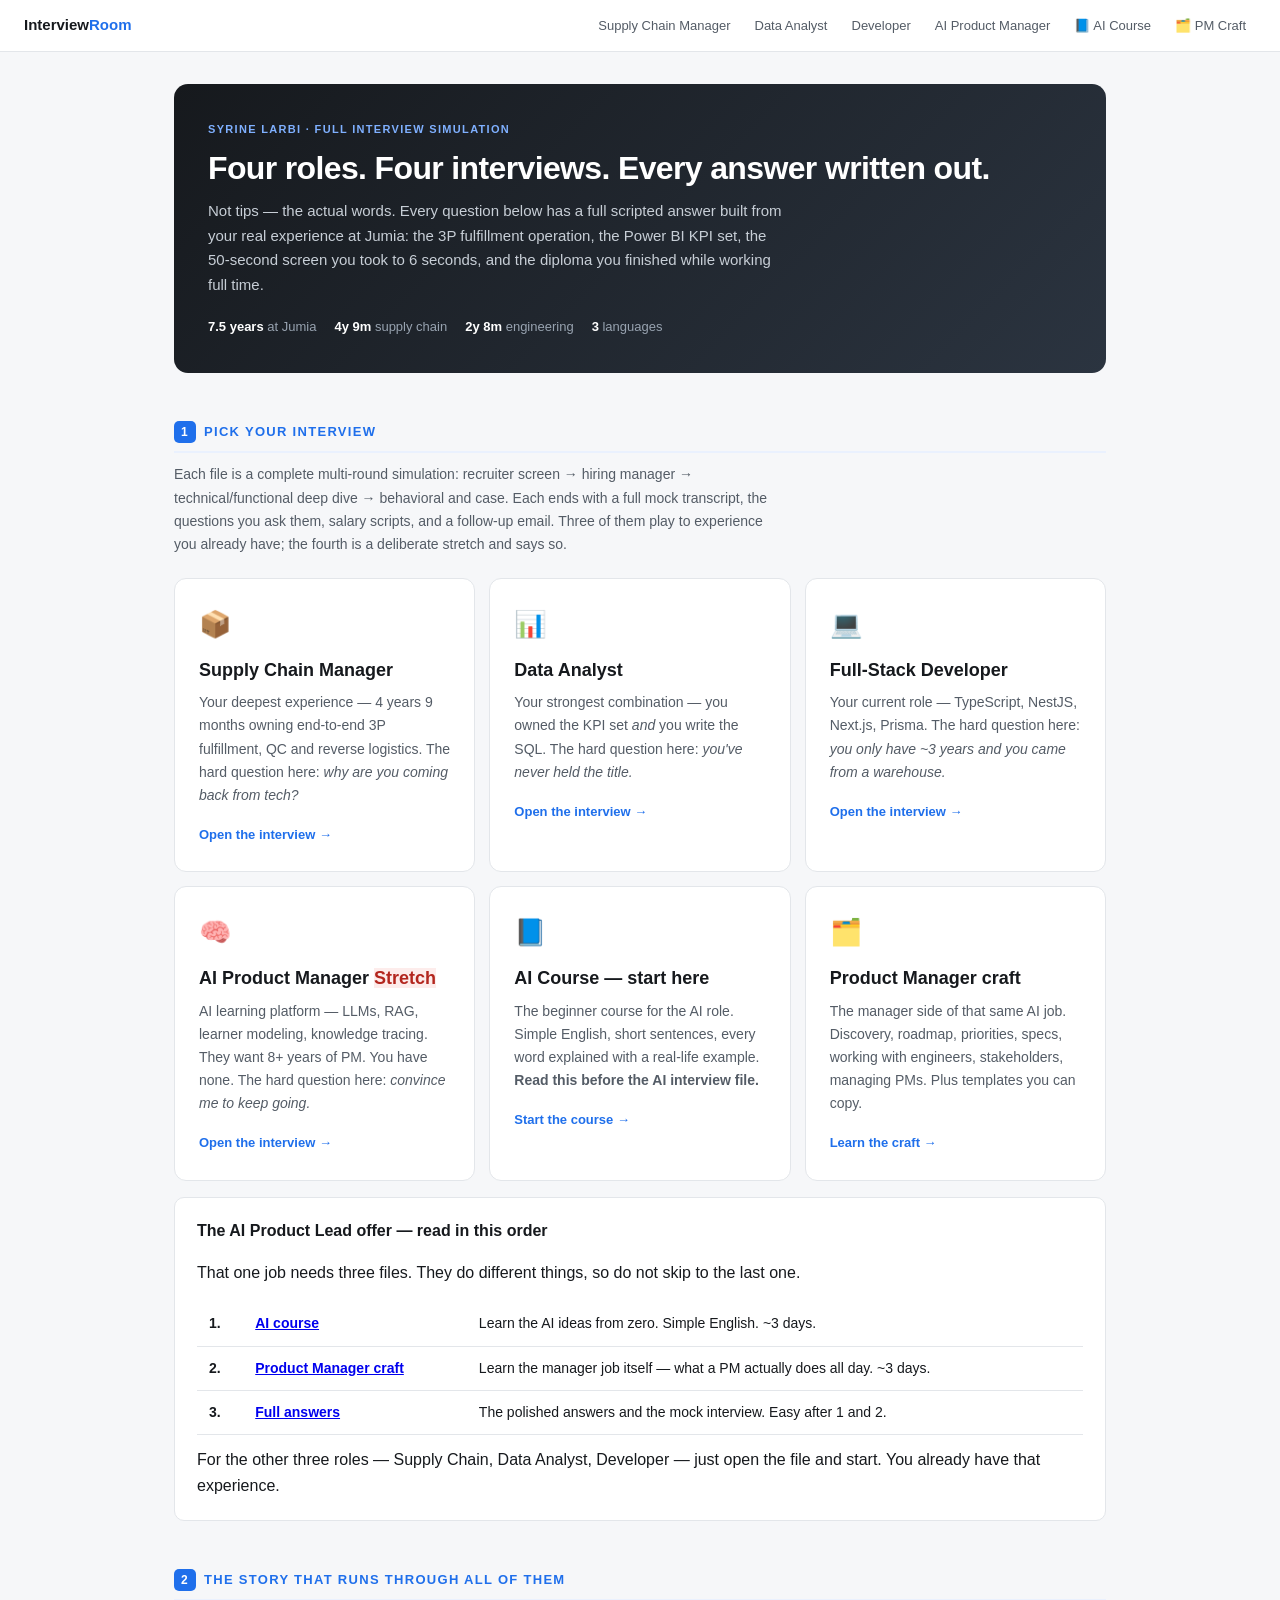
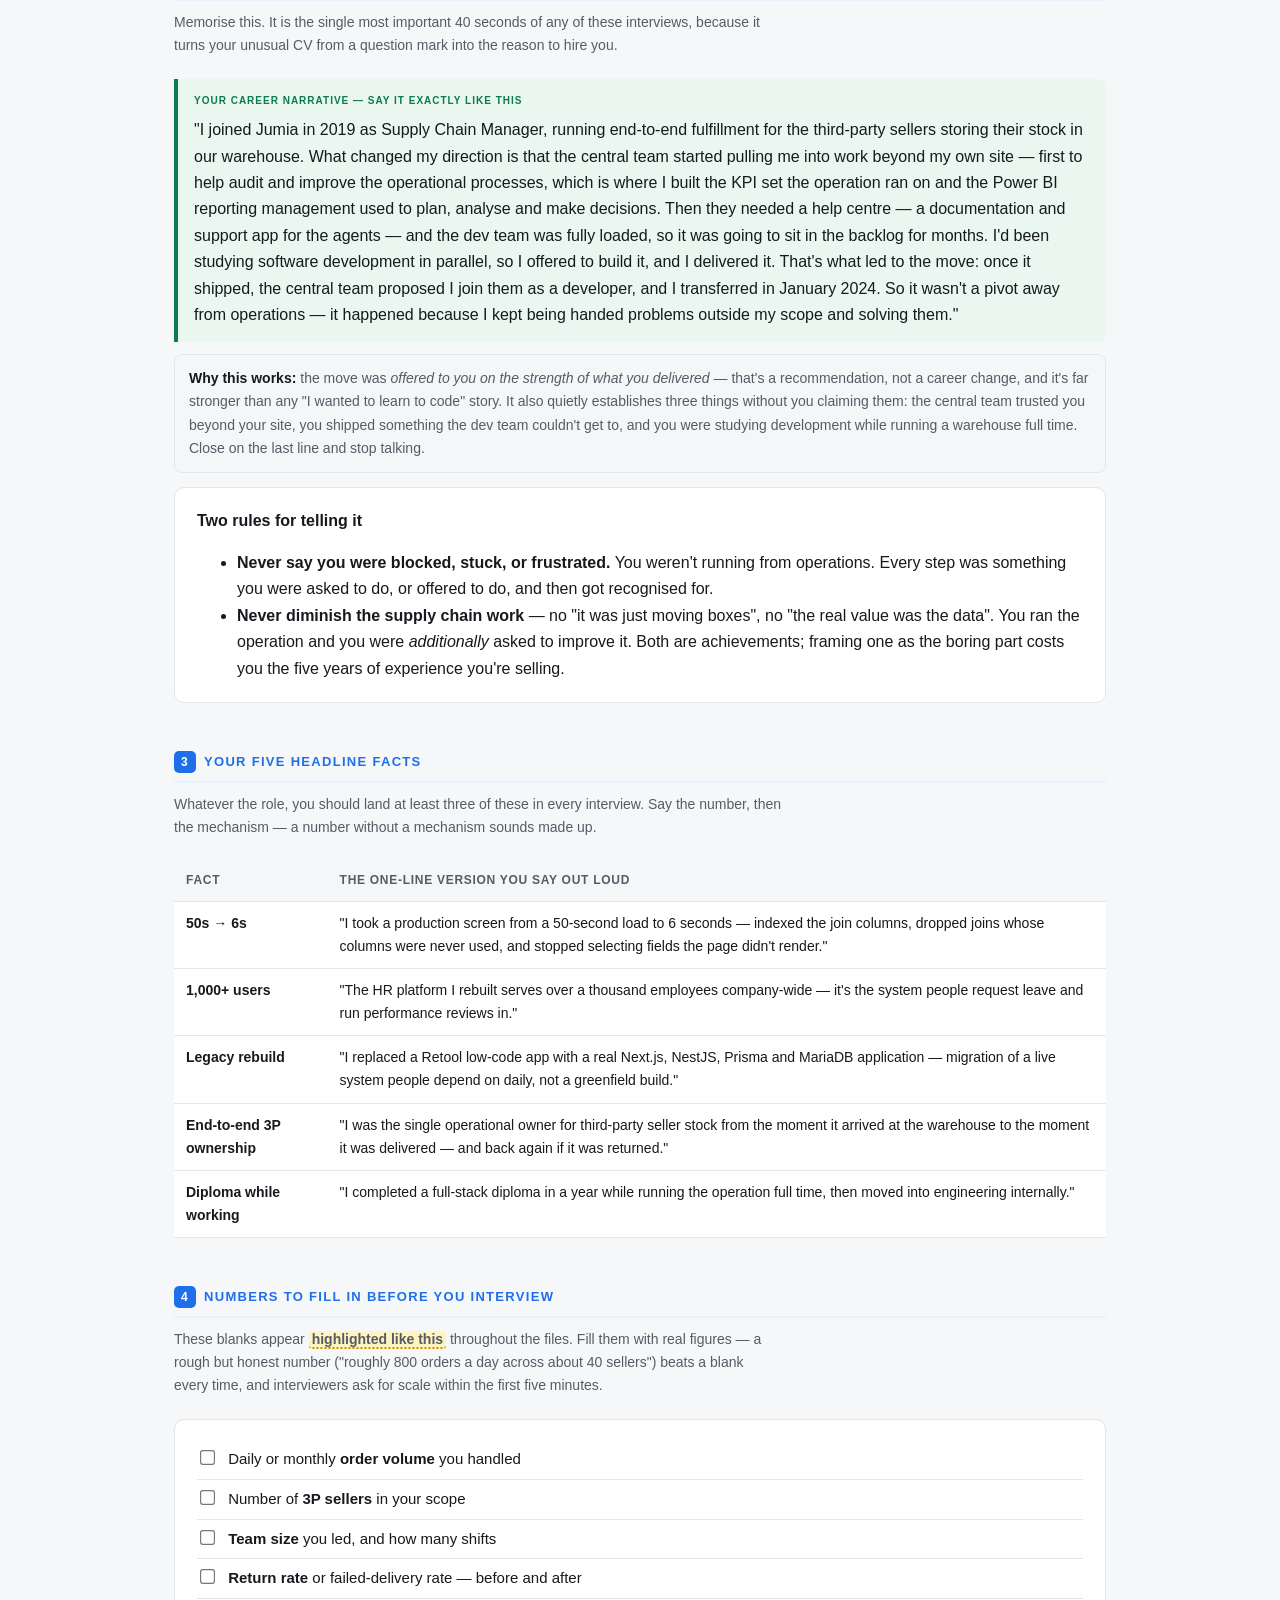
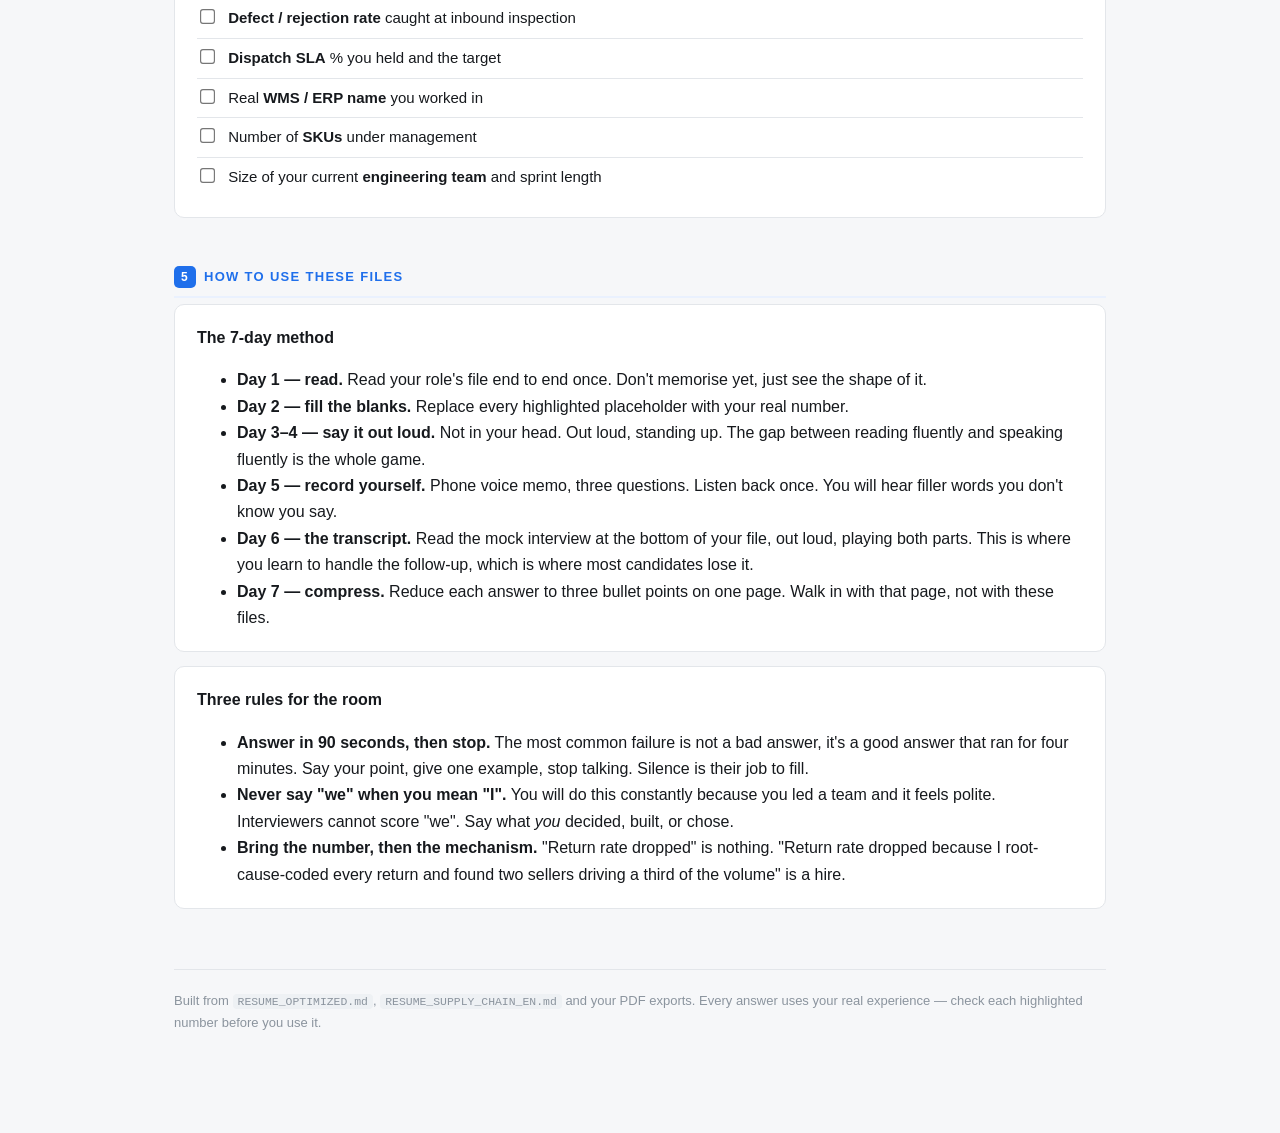
==== commit 9b013f33: "Update index.html" ====
--- a/index.html
+++ b/index.html
@@ -16,6 +16,7 @@
     <a href="developer.html">Developer</a>
     <a href="ai-product-manager.html">AI Product Manager</a>
     <a href="ai-product-course.html">📘 AI Course</a>
+    <a href="product-manager-craft.html">🗂️ PM Craft</a>
   </nav>
 </div>
 
@@ -77,19 +78,37 @@
       real-life example. <b>Read this before the AI interview file.</b></p>
       <span class="go">Start the course →</span>
     </a>
+    <a class="role-card" href="product-manager-craft.html">
+      <div class="emoji">🗂️</div>
+      <h3>Product Manager craft</h3>
+      <p>The manager side of that same AI job. Discovery, roadmap, priorities, specs, working with engineers,
+      stakeholders, managing PMs. Plus templates you can copy.</p>
+      <span class="go">Learn the craft →</span>
+    </a>
   </div>
 
   <div class="card" style="margin-top:16px">
-    <h3>Which order to read them in</h3>
-    <p>For the three roles you already have experience in — Supply Chain, Data Analyst, Developer — just open
-    the file and start.</p>
-    <p>For the <b>AI Product Manager</b> role, read in this order:</p>
-    <ul>
-      <li><b>1.</b> <a href="ai-product-course.html">The course</a> — learn the ideas in simple English. 22
-      lessons. Takes about 3 days.</li>
-      <li><b>2.</b> <a href="ai-product-manager.html">The full answers</a> — the polished versions you say in
-      the room. It will feel much easier after the course.</li>
-    </ul>
+    <h3>The AI Product Lead offer — read in this order</h3>
+    <p>That one job needs three files. They do different things, so do not skip to the last one.</p>
+    <table>
+      <tr>
+        <td><b>1.</b></td>
+        <td><a href="ai-product-course.html"><b>AI course</b></a></td>
+        <td>Learn the AI ideas from zero. Simple English. ~3 days.</td>
+      </tr>
+      <tr>
+        <td><b>2.</b></td>
+        <td><a href="product-manager-craft.html"><b>Product Manager craft</b></a></td>
+        <td>Learn the manager job itself — what a PM actually does all day. ~3 days.</td>
+      </tr>
+      <tr>
+        <td><b>3.</b></td>
+        <td><a href="ai-product-manager.html"><b>Full answers</b></a></td>
+        <td>The polished answers and the mock interview. Easy after 1 and 2.</td>
+      </tr>
+    </table>
+    <p style="margin-top:12px">For the other three roles — Supply Chain, Data Analyst, Developer — just open the
+    file and start. You already have that experience.</p>
   </div>
 
   <h2><span class="num">2</span>The story that runs through all of them</h2>
--- a/style.css
+++ b/style.css
@@ -212,6 +212,56 @@
   padding: 12px 14px;
   border-radius: 8px;
   margin-top: 12px;
+}
+
+/* course: analogy box */
+.analogy {
+  background: #eef4ff;
+  border: 1px solid #c9dcff;
+  border-left: 4px solid var(--accent);
+  border-radius: 0 8px 8px 0;
+  padding: 13px 15px;
+  margin: 12px 0;
+  font-size: 15px;
+  color: #1c3c6e;
+}
+.analogy .label {
+  display: block;
+  font-size: 10px;
+  font-weight: 800;
+  letter-spacing: 0.1em;
+  text-transform: uppercase;
+  color: var(--accent);
+  margin-bottom: 6px;
+}
+.analogy p { margin: 0 0 9px; }
+.analogy p:last-child { margin-bottom: 0; }
+
+/* course: one-sentence definition */
+.oneline {
+  font-size: 17px;
+  font-weight: 600;
+  line-height: 1.5;
+  padding: 14px 16px;
+  background: #fffdf5;
+  border: 1px solid #ecdfae;
+  border-radius: 8px;
+  margin: 0 0 14px;
+  color: #4a3c10;
+}
+
+/* course: lesson number badge */
+.lesson {
+  display: inline-block;
+  background: var(--ink);
+  color: #fff;
+  font-size: 11px;
+  font-weight: 700;
+  letter-spacing: 0.06em;
+  padding: 3px 9px;
+  border-radius: 20px;
+  margin-right: 10px;
+  vertical-align: middle;
 }
 
 /* fill-in-the-blank placeholder */
@@ -370,4 +420,7 @@
   :root:not([data-theme="light"]) .q > summary:hover { background: #1c2027; }
   :root:not([data-theme="light"]) .followup { border-color: #423618; color: #e8d5a0; }
   :root:not([data-theme="light"]) .dont { border-color: #4a221e; color: #f3b5af; }
-}
+  :root:not([data-theme="light"]) .analogy { background: #12203a; border-color: #23395e; color: #b9d0f5; }
+  :root:not([data-theme="light"]) .oneline { background: #22200f; border-color: #46401d; color: #ecdca3; }
+  :root:not([data-theme="light"]) .lesson { background: #58a6ff; color: #0f1115; }
+}
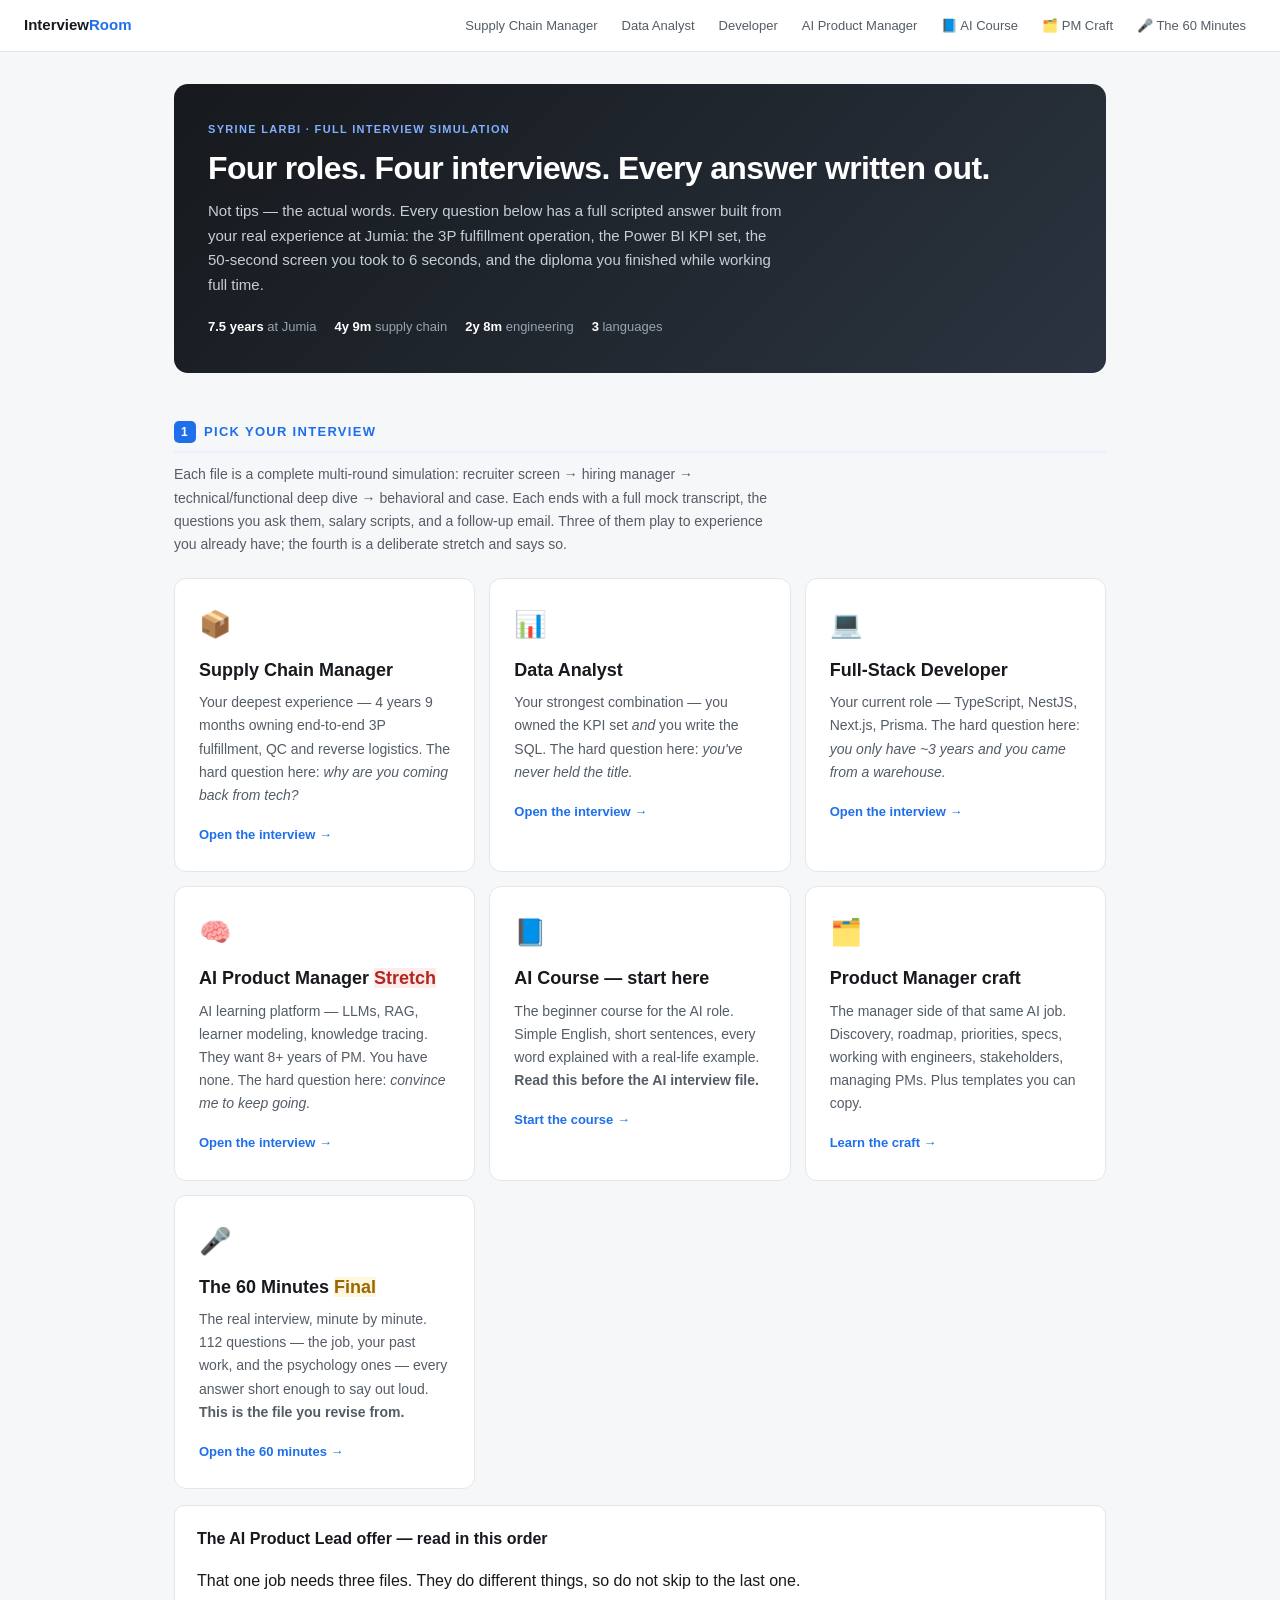
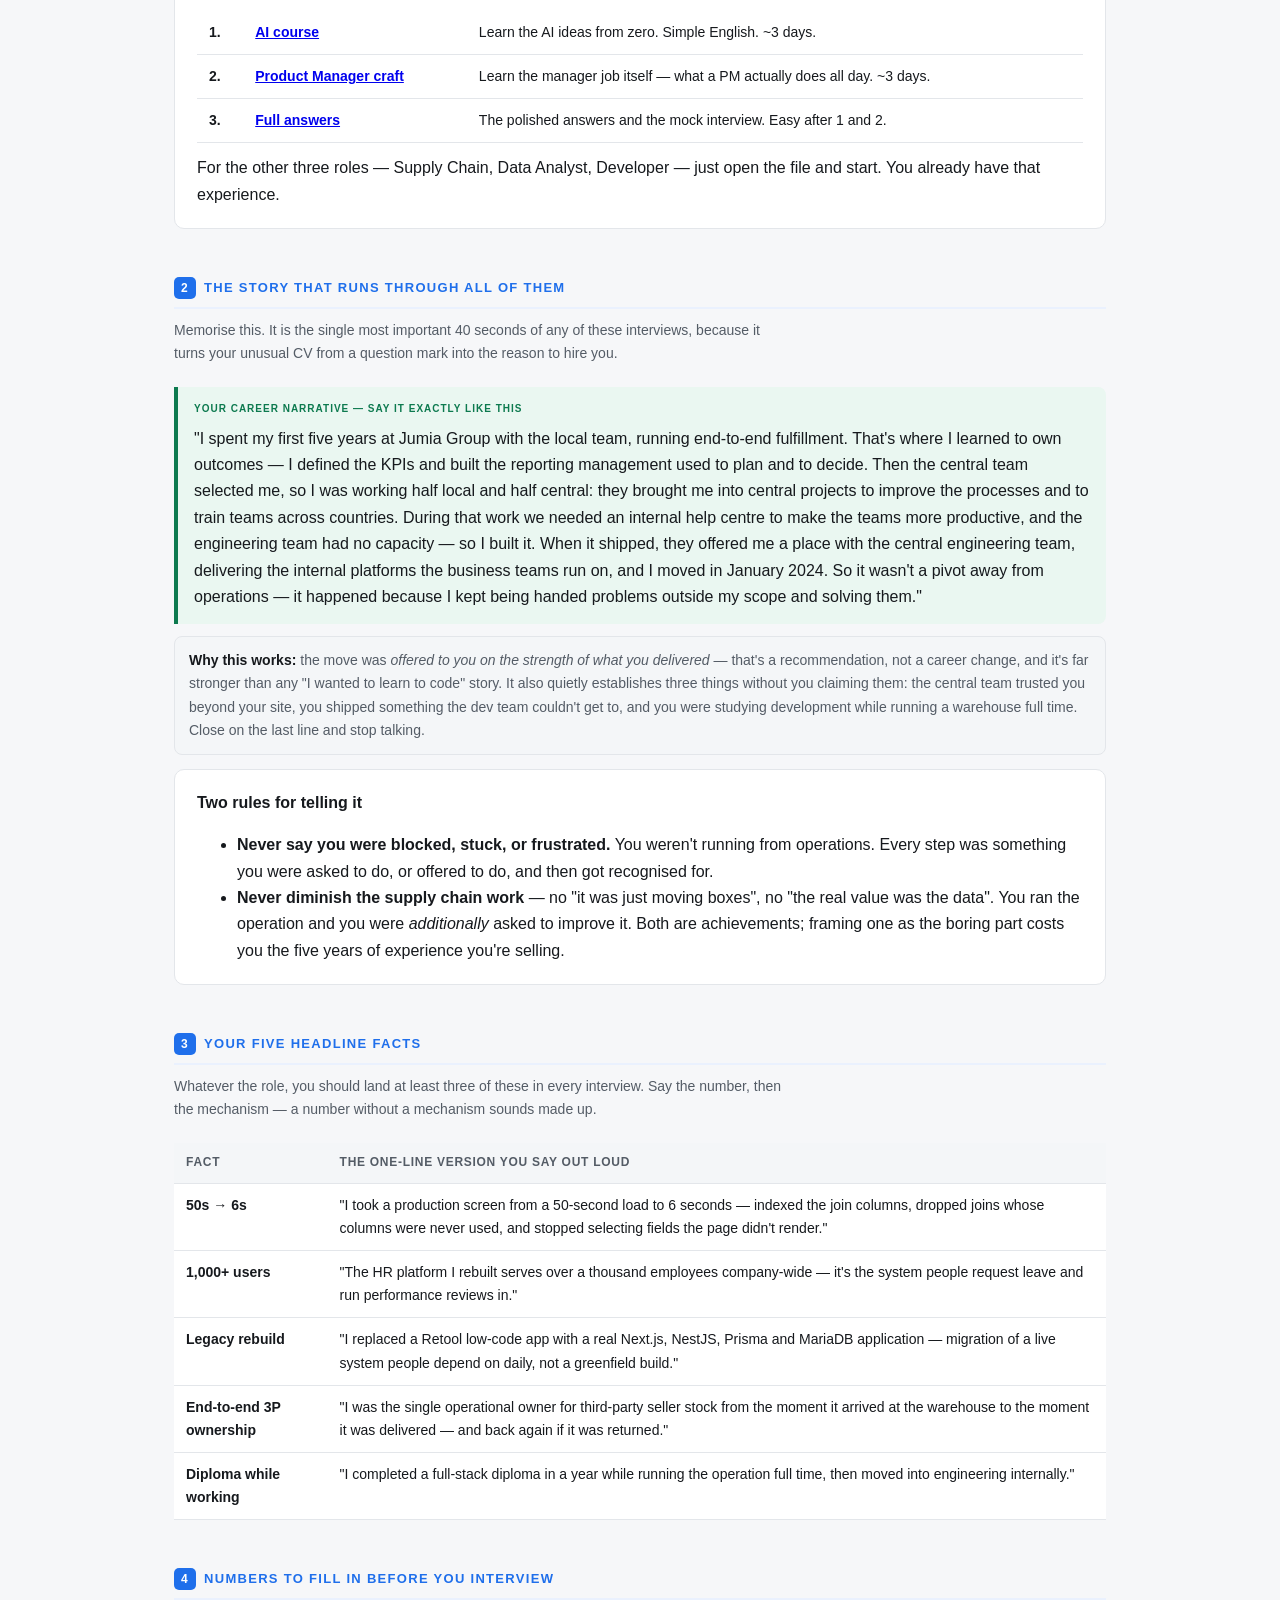
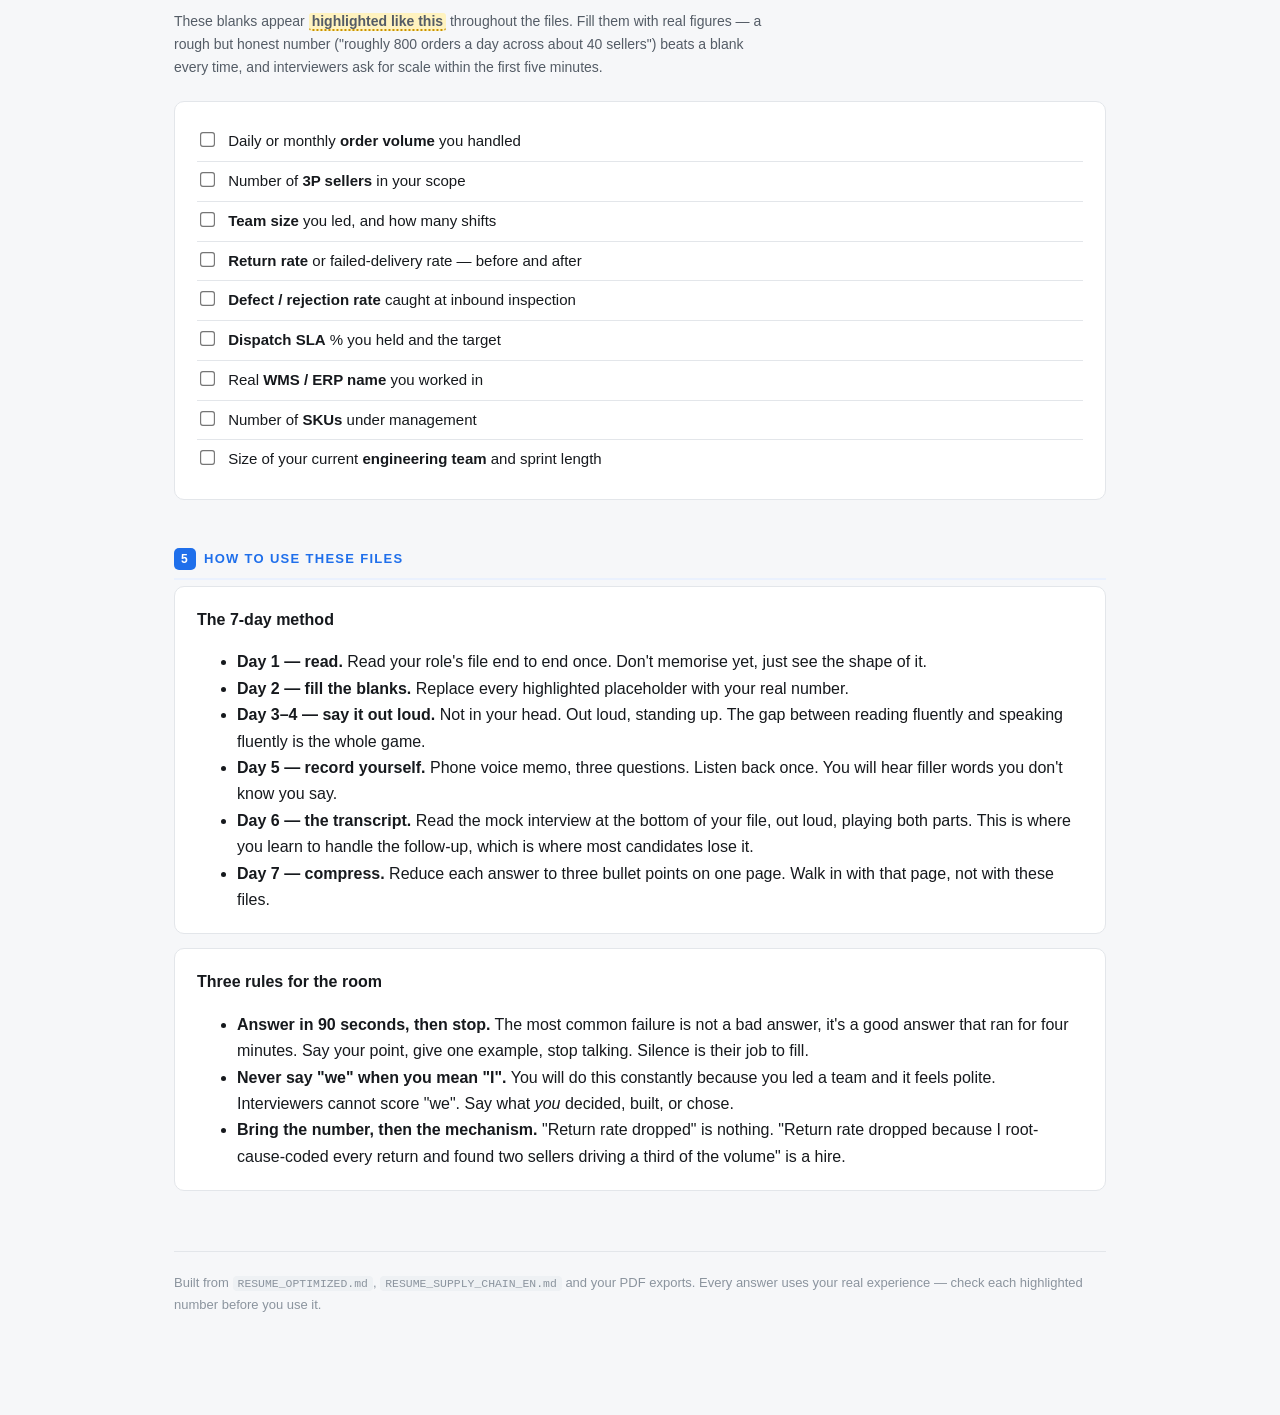
==== commit ea319a10: "Update index.html" ====
--- a/index.html
+++ b/index.html
@@ -17,6 +17,7 @@
     <a href="ai-product-manager.html">AI Product Manager</a>
     <a href="ai-product-course.html">📘 AI Course</a>
     <a href="product-manager-craft.html">🗂️ PM Craft</a>
+    <a href="final-interview.html">🎤 The 60 Minutes</a>
   </nav>
 </div>
 
@@ -84,6 +85,13 @@
       <p>The manager side of that same AI job. Discovery, roadmap, priorities, specs, working with engineers,
       stakeholders, managing PMs. Plus templates you can copy.</p>
       <span class="go">Learn the craft →</span>
+    </a>
+    <a class="role-card" href="final-interview.html">
+      <div class="emoji">🎤</div>
+      <h3>The 60 Minutes <span class="tag star">Final</span></h3>
+      <p>The real interview, minute by minute. 112 questions — the job, your past work, and the psychology
+      ones — every answer short enough to say out loud. <b>This is the file you revise from.</b></p>
+      <span class="go">Open the 60 minutes →</span>
     </a>
   </div>
 
@@ -117,14 +125,13 @@
 
   <div class="say">
     <span class="label">Your career narrative — say it exactly like this</span>
-    <p>"I joined Jumia in 2019 as Supply Chain Manager, running end-to-end fulfillment for the third-party
-    sellers storing their stock in our warehouse. What changed my direction is that the central team started
-    pulling me into work beyond my own site — first to help audit and improve the operational processes, which
-    is where I built the KPI set the operation ran on and the Power BI reporting management used to plan,
-    analyse and make decisions. Then they needed a help centre — a documentation and support app for the agents — and the dev team was fully loaded,
-    so it was going to sit in the backlog for months. I'd been studying software development in parallel, so I
-    offered to build it, and I delivered it. That's what led to the move: once it shipped, the central team
-    proposed I join them as a developer, and I transferred in January 2024. So it wasn't a pivot away from
+    <p>"I spent my first five years at Jumia Group with the local team, running end-to-end fulfillment. That's
+    where I learned to own outcomes — I defined the KPIs and built the reporting management used to plan and to
+    decide. Then the central team selected me, so I was working half local and half central: they brought me
+    into central projects to improve the processes and to train teams across countries. During that work we
+    needed an internal help centre to make the teams more productive, and the engineering team had no capacity —
+    so I built it. When it shipped, they offered me a place with the central engineering team, delivering the
+    internal platforms the business teams run on, and I moved in January 2024. So it wasn't a pivot away from
     operations — it happened because I kept being handed problems outside my scope and solving them."</p>
   </div>
 
